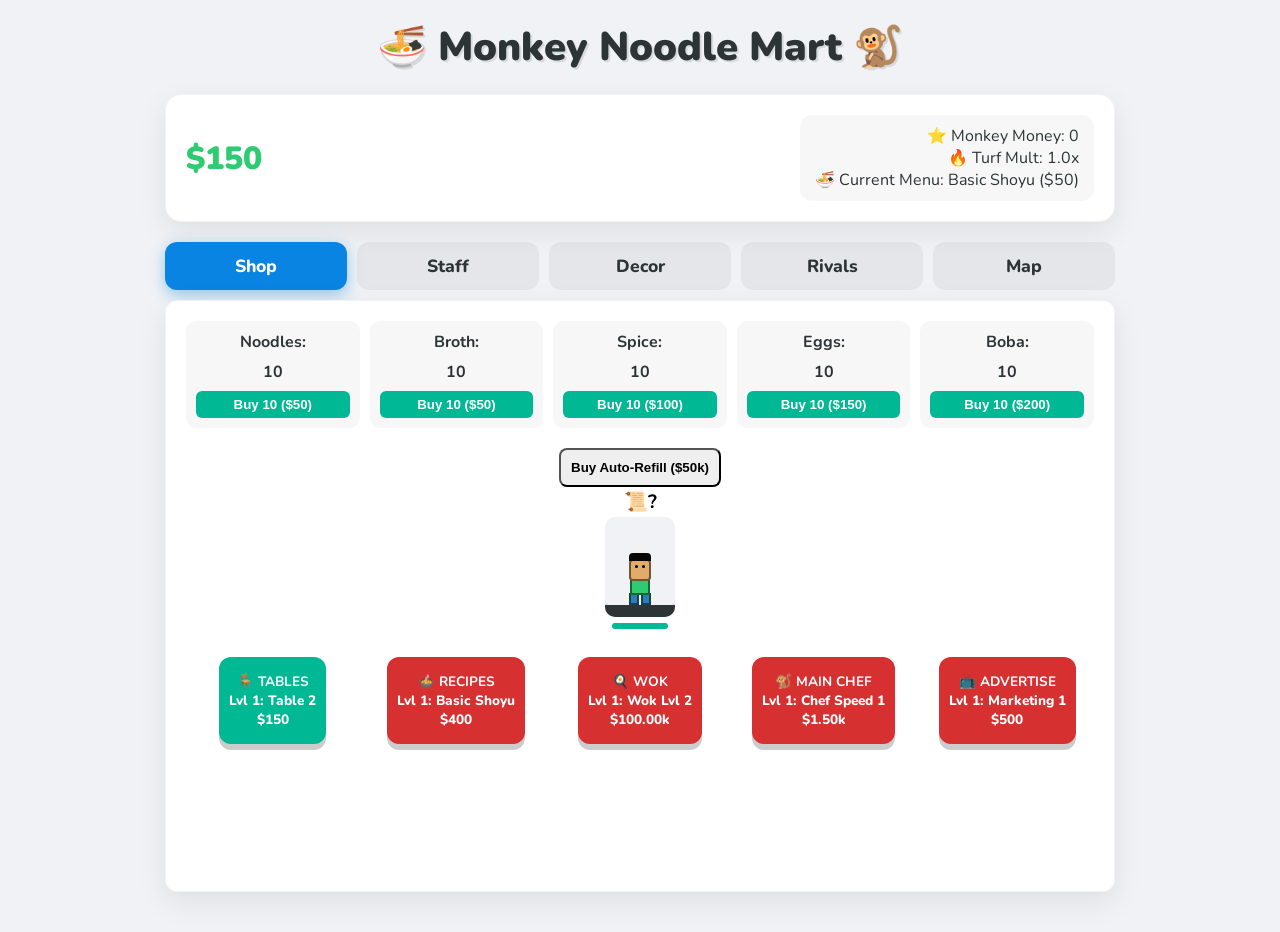
==== index.html @ 214276eb "Create index.html" ====
<!DOCTYPE html>
<html lang="en">
<head>
    <meta charset="UTF-8">
    <meta name="viewport" content="width=device-width, initial-scale=1.0">
    <title>Monkey Noodle Mart</title>
    <link href="https://fonts.googleapis.com/css2?family=Nunito:wght@400;800;900&display=swap" rel="stylesheet">
    <style>
        /* --- CSS (Exactly from your provided code) --- */
        :root { --bg: #f0f2f5; --surface: #ffffff; --text: #2d3436; --primary: #0984e3; --success: #00b894; --danger: #d63031; --warning: #fdcb6e; }
        body { font-family: 'Nunito', sans-serif; background-color: var(--bg); color: var(--text); display: flex; justify-content: center; padding: 20px; margin: 0; user-select: none; transition: background 0.5s; }
        .game-container { width: 100%; max-width: 950px; text-align: center; transition: all 0.5s; }
        h1 { font-weight: 900; margin: 0 0 20px 0; font-size: 2.5rem; text-shadow: 2px 2px 0px rgba(0,0,0,0.1); }

        .glass-panel { background: var(--surface); border-radius: 16px; padding: 20px; box-shadow: 0 10px 30px rgba(0,0,0,0.08); margin-bottom: 20px; border: 1px solid rgba(0,0,0,0.05); }
        .top-bar { display: flex; justify-content: space-between; align-items: center; }
        .wallet-display { font-size: 2rem; font-weight: 900; color: #2ecc71; }
        .stats-box { text-align: right; background: rgba(0,0,0,0.03); padding: 10px 15px; border-radius: 12px; }

        .tab-nav { display: flex; gap: 10px; margin-bottom: 10px; }
        .tab-btn { flex: 1; padding: 12px; font-size: 1.1rem; font-family: 'Nunito', sans-serif; font-weight: 800; border: none; border-radius: 12px; background: rgba(0,0,0,0.05); cursor: pointer; transition: 0.3s; color: var(--text); }
        .tab-btn:hover { background: rgba(0,0,0,0.1); transform: translateY(-2px); }
        .tab-btn.active { background: var(--primary); color: white; box-shadow: 0 5px 15px rgba(9, 132, 227, 0.4); }
        .view-panel { display: none; height: 550px; overflow-y: auto; border-radius: 12px; position: relative; animation: fadeIn 0.3s ease-in-out; }
        .view-panel.active-view { display: block; }

        @keyframes fadeIn { from { opacity: 0; transform: translateY(10px); } to { opacity: 1; transform: translateY(0); } }

        .pantry-grid { display: grid; grid-template-columns: repeat(auto-fit, minmax(100px, 1fr)); gap: 10px; margin-bottom: 20px; }
        .ing-item { background: rgba(0,0,0,0.03); padding: 10px; border-radius: 10px; display: flex; flex-direction: column; align-items: center; font-weight: bold; gap: 8px;}
        .ing-item button { width: 100%; background: var(--success); color: white; border: none; border-radius: 6px; cursor: pointer; font-weight: bold; padding: 6px; transition: 0.2s;}
        .ing-item button:hover { filter: brightness(1.1); transform: scale(1.05); }
        .ing-item button:disabled { background: #555; cursor: default; }

        .pad-container { display: grid; grid-template-columns: repeat(auto-fit, minmax(140px, 1fr)); gap: 10px; margin-top: 20px;}
        .tycoon-pad { background: var(--danger); border: none; color: white; padding: 15px 10px; font-family: 'Nunito', sans-serif; font-size: 0.85rem; font-weight: 800; cursor: pointer; border-radius: 12px; transition: 0.2s; box-shadow: 0 6px 0 rgba(0,0,0,0.2); }
        .tycoon-pad.affordable { background: var(--success); color: white; }
        .tycoon-pad:active { transform: translateY(6px); box-shadow: 0 0px 0 transparent; }

        .rival-card { background: rgba(0,0,0,0.05); border-radius: 12px; padding: 15px; display: flex; justify-content: space-between; align-items: center; margin-bottom: 10px; }
        .rival-info { text-align: left; }
        .hp-bar-bg { width: 200px; height: 10px; background: #dfe6e9; border-radius: 5px; overflow: hidden; margin-top: 5px;}
        .hp-bar-fill { height: 100%; background: #ff7675; width: 100%; transition: width 0.3s; }

        #admin-panel { position: fixed; top: 50%; left: 50%; transform: translate(-50%, -50%); background: #0a0a0a; padding: 40px; border-radius: 15px; border: 2px solid #00ff00; z-index: 10000; text-align: center; box-shadow: 0 0 30px rgba(0,255,0,0.2); }
        .admin-grid { display: grid; grid-template-columns: 1fr 1fr; gap: 10px; margin-top:10px; }
        .god-btn { background: transparent; color: #00ff00; border: 1px solid #00ff00; padding: 10px; border-radius: 5px; cursor: pointer; font-weight: bold;}
        .god-btn:hover { background: #00ff00; color: #000; }
        .hidden { display: none !important; }

        .theme-neon { --bg: #0f0f15; --surface: #1e1e28; --text: #fff; }
        .theme-zen { --bg: #e2e8f0; --surface: #f8fafc; }
        .theme-gold { --bg: #fef08a; --surface: #fffbeb; }

        #dining-area { display: flex; flex-wrap: wrap; justify-content: center; gap: 15px; margin-bottom: 20px;}
        .seat { width: 70px; height: 100px; background: #f1f2f6; border-radius: 10px; position: relative; display: flex; flex-direction: column; justify-content: flex-end; cursor: pointer; box-shadow: inset 0 -10px 0 rgba(0,0,0,0.05); }
        .seat:active { transform: scale(0.95); }
        .seat.locked { display: none !important; }
        .belt-strip { height: 12px; width: 100%; background: #2d3436; position: absolute; bottom: 0; left: 0; border-radius: 0 0 10px 10px; z-index: 2; }
        .status-text { position: absolute; top: 2px; width: 100%; text-align: center; font-size: 0.75rem; font-weight: 900; z-index: 10; }
        
        .menu-request, .serve-request { position: absolute; top: -30px; left: 50%; transform: translateX(-50%); background: white; border-radius: 8px; padding: 2px 6px; font-size: 1.2rem; font-weight: bold; animation: bounce 0.5s infinite alternate; z-index: 20; color: black; }
        .pay-request { position: absolute; top: -35px; left: 50%; transform: translateX(-50%); background: #55efc4; border-radius: 50%; width: 30px; height: 30px; line-height: 30px; font-weight: 900; color: #000; animation: bounce 0.4s infinite alternate; z-index: 30; }
        .patience-container { position: absolute; bottom: -12px; left: 10%; width: 80%; height: 6px; background: #eee; border-radius: 4px; overflow: hidden; z-index: 20; }
        .patience-fill { height: 100%; transition: width 0.1s linear; }

        .customer-wrapper { position: absolute; bottom: 12px; width: 100%; display: flex; justify-content: center; pointer-events: none; z-index: 5;}
        .rpg-char { display: flex; flex-direction: column; align-items: center; width: 30px; position: relative; z-index: 10; transform-origin: bottom center;}
        .rpg-head { width: 18px; height: 18px; background: var(--skin); border: 2px solid rgba(0,0,0,0.5); border-radius: 4px; position: relative; z-index: 3; }
        .rpg-hair { width: 22px; height: 8px; background: var(--hair); position: absolute; top: -8px; left: -2px; border-radius: 4px 4px 0 0; z-index: 4; }
        .rpg-eyes { display: flex; justify-content: space-between; width: 10px; margin: 4px auto 0; }
        .rpg-eye { width: 3px; height: 3px; background: #000; border-radius: 50%;}
        .rpg-body { width: 16px; height: 14px; background: var(--shirt); border: 2px solid rgba(0,0,0,0.5); border-top: none; position: relative; z-index: 2; margin-top: -2px;}
        .rpg-legs { display: flex; gap: 2px; margin-top: -2px; z-index: 1; }
        .rpg-leg { width: 6px; height: 10px; background: var(--pants); border: 2px solid rgba(0,0,0,0.5); border-top: none; transform-origin: top center; }

        @keyframes bounce { from { transform: translateX(-50%) translateY(0); } to { transform: translateX(-50%) translateY(-5px); } }

        #stoves-container { display: flex; flex-wrap: wrap; gap: 15px; justify-content: center; margin-bottom:20px; }
        .stove-station { width: 100px; height: 100px; background: #dfe6e9; border-radius: 12px; display: flex; flex-direction: column; align-items: center; justify-content: center; position: relative; cursor: pointer; box-shadow: 0 5px 0 #b2bec3; }
        .stove-station:active { transform: translateY(5px); box-shadow: 0 0px 0 transparent; }
        .stove-burner { width: 80%; height: 20px; background: #ff7675; border-radius: 50%; position: absolute; bottom: 10px; opacity: 0.5; box-shadow: 0 0 15px #ff7675;}
        .manual-bowl { width: 60px; height: 40px; border-radius: 5px 5px 30px 30px; border: 3px solid #2d3436; position: relative; z-index: 5;}
        .step-0 { background: #fff; } .step-1 { background: #74b9ff; } .step-2 { background: #e17055; } .step-3 { background: #f1c40f; }
        .stove-label { position: absolute; top: -15px; background: #fff; color: #000; border-radius: 5px; padding: 2px 5px; font-size: 0.7rem; font-weight: bold; z-index: 10;}
        .visual-chef { position: absolute; bottom: 10px; right: -15px; font-size: 1.8rem; z-index: 10; pointer-events: none; }

        .vip-char { filter: drop-shadow(0px 0px 8px gold); transform: scale(1.15); }
        .vip-crown { position: absolute; top: -24px; left: 50%; transform: translateX(-50%); font-size: 1.5rem; z-index: 20; }

        /* Map Styles */
        #map-area { width: 100%; max-width: 600px; height: 400px; background-color: #2c3e50; position: relative; border: 4px solid #fff; margin: 20px auto; overflow: hidden; border-radius: 12px;}
        #player-character { width: 30px; height: 30px; background-color: #e74c3c; position: absolute; top: 50px; left: 50px; border-radius: 5px; z-index: 100; box-shadow: 0 0 10px rgba(0,0,0,0.5);}
        .map-instructions { text-align: center; font-weight: bold; margin-bottom: 10px; }
    </style>
</head>
<body>

<div id="main-container" class="game-container theme-default">
    <h1>🍜 Monkey Noodle Mart 🐒</h1>
    
    <div class="glass-panel top-bar">
        <div class="wallet-display" id="money">$0</div>
        <div class="stats-box">
            ⭐ Monkey Money: <span id="stat-stars">0</span><br>
            🔥 Turf Mult: <span id="stat-turf">1.0</span>x<br>
            🍜 Current Menu: <span id="stat-menu">Basic Shoyu</span>
        </div>
    </div>

    <div id="out-of-stock-msg" class="hidden" style="color: var(--danger); font-weight: bold; margin-bottom: 10px;">⚠️ OUT OF STOCK! Buy ingredients!</div>

    <div class="tab-nav">
        <button id="btn-kitchen" class="tab-btn active" onclick="switchTab('kitchen')">Shop</button>
        <button id="btn-staff" class="tab-btn" onclick="switchTab('staff')">Staff</button>
        <button id="btn-decor" class="tab-btn" onclick="switchTab('decor')">Decor</button>
        <button id="btn-turf" class="tab-btn" onclick="switchTab('turf')">Rivals</button>
        <button id="btn-map" class="tab-btn" onclick="switchTab('map')">Map</button>
    </div>

    <div id="view-kitchen" class="view-panel active-view glass-panel">
        
        <div class="pantry-grid">
            <div class="ing-item">Noodles: <span id="inv-noodle">0</span><button onclick="buyIngredient('noodle', 10, 50)">Buy 10 ($50)</button></div>
            <div class="ing-item">Broth: <span id="inv-broth">0</span><button onclick="buyIngredient('broth', 10, 50)">Buy 10 ($50)</button></div>
            <div class="ing-item">Spice: <span id="inv-spice">0</span><button onclick="buyIngredient('spice', 10, 100)">Buy 10 ($100)</button></div>
            <div class="ing-item">Eggs: <span id="inv-egg">0</span><button onclick="buyIngredient('egg', 10, 150)">Buy 10 ($150)</button></div>
            <div class="ing-item">Boba: <span id="inv-boba">0</span><button onclick="buyIngredient('boba', 10, 200)">Buy 10 ($200)</button></div>
        </div>

        <button id="btn-auto-refill" onclick="buyAutoRefill()" style="margin-bottom: 20px; padding: 10px; border-radius: 8px; font-weight: bold;">Auto-Refill: OFF</button>

        <div style="display:flex; justify-content:center; gap: 10px; margin-bottom:10px;">
            <div id="wait-list" style="display:flex; gap:5px;"></div>
        </div>
        <div id="dining-area"></div>

        <div id="stoves-container"></div>

        <div class="pad-container" id="upgrades-container">
            <div id="pad-table"></div>
            <div id="pad-recipe"></div>
            <div id="pad-wok"></div>
            <div id="pad-auto"></div>
            <div id="pad-ads"></div>
        </div>
    </div>

    <div id="view-staff" class="view-panel glass-panel">
        <h2>Hire Helpers</h2>
        <div id="staff-container" class="pad-container"></div>
    </div>

    <div id="view-decor" class="view-panel glass-panel">
        <h2>Shop Themes</h2>
        <div id="decor-container" class="pad-container"></div>
    </div>

    <div id="view-turf" class="view-panel glass-panel">
        <h2>Rival Businesses</h2>
        <div id="turf-container"></div>
    </div>

    <div id="view-map" class="view-panel glass-panel">
        <h2>City Map</h2>
        <p class="map-instructions">Use <b>W A S D</b> or <b>Arrow Keys</b> to explore the area!</p>
        <div id="map-area">
            <div id="player-character"></div>
        </div>
    </div>
</div>

<div id="admin-panel" class="hidden">
    <h2 style="color:#00ff00; margin:0;">DEVELOPER CONSOLE</h2>
    <input type="number" id="custom-money" placeholder="Set Cash Amount" style="padding:5px; margin-top:10px;">
    <button class="god-btn" onclick="setCustomMoney()">Set</button>
    <div class="admin-grid">
        <button class="god-btn" onclick="cheatMoney(1000000)">+$1M Cash</button>
        <button class="god-btn" onclick="cheatStars()">+1 Monkey Money</button>
        <button class="god-btn" onclick="adminMaxIngredients()">Max Ingredients</button>
        <button class="god-btn" onclick="nukeRivals()">Defeat All Rivals</button>
        <button class="god-btn" onclick="adminMaxEverything()">MAX EVERYTHING</button>
        <button class="god-btn" onclick="document.getElementById('admin-panel').classList.add('hidden')">Close</button>
    </div>
</div>

<script>
// --- AUDIO SYSTEM ---
const audioCtx = new (window.AudioContext || window.webkitAudioContext)();
function playSound(type) {
    if(audioCtx.state === 'suspended') audioCtx.resume();
    const osc = audioCtx.createOscillator(); const gain = audioCtx.createGain();
    osc.connect(gain); gain.connect(audioCtx.destination);
    
    if(type === 'cash') { osc.type = 'sine'; osc.frequency.setValueAtTime(800, audioCtx.currentTime); osc.frequency.exponentialRampToValueAtTime(1200, audioCtx.currentTime + 0.1); gain.gain.setValueAtTime(0.1, audioCtx.currentTime); gain.gain.exponentialRampToValueAtTime(0.01, audioCtx.currentTime + 0.1); osc.start(); osc.stop(audioCtx.currentTime + 0.1); }
    else if(type === 'cook') { osc.type = 'square'; osc.frequency.setValueAtTime(200, audioCtx.currentTime); osc.frequency.exponentialRampToValueAtTime(100, audioCtx.currentTime + 0.1); gain.gain.setValueAtTime(0.05, audioCtx.currentTime); gain.gain.exponentialRampToValueAtTime(0.01, audioCtx.currentTime + 0.1); osc.start(); osc.stop(audioCtx.currentTime + 0.1); }
    else if(type === 'serve') { osc.type = 'triangle'; osc.frequency.setValueAtTime(400, audioCtx.currentTime); gain.gain.setValueAtTime(0.05, audioCtx.currentTime); gain.gain.exponentialRampToValueAtTime(0.01, audioCtx.currentTime + 0.1); osc.start(); osc.stop(audioCtx.currentTime + 0.1); }
    else if(type === 'error') { osc.type = 'sawtooth'; osc.frequency.setValueAtTime(150, audioCtx.currentTime); gain.gain.setValueAtTime(0.1, audioCtx.currentTime); gain.gain.exponentialRampToValueAtTime(0.01, audioCtx.currentTime + 0.2); osc.start(); osc.stop(audioCtx.currentTime + 0.2); }
}

// --- FORMATTERS & VFX ---
const suffixes = ["", "k", "M", "B", "T", "Qa", "Qi", "Sx"];
function formatMoney(n) {
    if (n < 1000) return Math.floor(n).toString();
    let exponent = Math.floor(Math.log10(n)); let suffixNum = Math.floor(exponent / 3);
    if (suffixNum < suffixes.length) { return (n / Math.pow(10, suffixNum * 3)).toFixed(2) + suffixes[suffixNum]; }
    return n.toExponential(2);
}

function spawnFloatingMoney(amount, targetId, color = '#2ecc71') {
    let targetEl = document.getElementById(targetId);
    let floatText = document.createElement('div');
    floatText.innerText = typeof amount === 'number' ? `+$${formatMoney(amount)}` : amount;
    floatText.style.cssText = `position:absolute; color:${color}; font-weight:bold; font-size:1.2rem; pointer-events:none; z-index:100; animation:floatUp 1s ease-out forwards;`;
    
    if (targetEl) {
        let rect = targetEl.getBoundingClientRect();
        floatText.style.left = (rect.left + window.scrollX + 20) + 'px'; floatText.style.top = (rect.top + window.scrollY) + 'px';
    } else { floatText.style.left = '50%'; floatText.style.top = '50%'; }
    
    document.body.appendChild(floatText); setTimeout(() => floatText.remove(), 1000);
}

if (!document.getElementById('floating-money-style')) {
    let style = document.createElement('style');
    style.id = 'floating-money-style';
    style.innerHTML = `@keyframes floatUp { 0% { opacity: 1; transform: translateY(0); } 100% { opacity: 0; transform: translateY(-50px); } }`;
    document.head.appendChild(style);
}

// --- GAME DATA ---
const TRACK_TABLES = Array.from({length: 100}, (_, i) => ({ name: `Table ${i+2}`, cost: Math.floor(150 * Math.pow(1.15, i)) }));
const TRACK_WOK = Array.from({length: 100}, (_, i) => ({ name: `Wok Lvl ${i+2}`, cost: Math.floor(100000 * Math.pow(1.15, i)) }));
const TRACK_AUTO = Array.from({length: 100}, (_, i) => ({ name: `Chef Speed ${i+1}`, cost: Math.floor(1500 * Math.pow(1.15, i)) }));
const TRACK_ADS = Array.from({length: 100}, (_, i) => ({ name: `Marketing ${i+1}`, cost: Math.floor(500 * Math.pow(1.15, i)) }));

const RAMEN_NAMES = ["Basic Shoyu", "Miso Pork", "Spicy Tonkotsu", "Chicken Paitan", "Seafood Ramen", "Veggie Udon"];
const TRACK_RECIPES = Array.from({length: 100}, (_, i) => {
    let name = i < RAMEN_NAMES.length ? RAMEN_NAMES[i] : `Epic Ramen ${i}`;
    return { name, cost: Math.floor(400 * Math.pow(1.04, i)), value: Math.floor(100 * Math.pow(1.035, i)) };
});

const TRACK_DECOR = [ { id: 'theme-default', name: 'Standard Store', cost: 0 }, { id: 'theme-neon', name: 'Cyberpunk Neon', cost: 500000 }, { id: 'theme-zen', name: 'Zen Garden', cost: 10000000 }, { id: 'theme-gold', name: 'Solid Gold Palace', cost: 1000000000 } ];
const TRACK_STAFF = [ { id: 'waiter', name: 'Waiter Chimp (Auto)', baseCost: 50000, mult: 5 }, { id: 'ninja', name: 'Ninja Macaque', baseCost: 250000, mult: 10 }, { id: 'mascot', name: 'Capuchin Mascot', baseCost: 1000000, mult: 15 } ];
const INITIAL_RIVALS = [ { id: 'sushi', name: '🍣 Sushi Pandas', hp: 50000, maxHp: 50000, cost: 5000, multReward: 0.5 }, { id: 'burger', name: '🍔 Burger Bears', hp: 1000000, maxHp: 1000000, cost: 50000, multReward: 1.0 } ];

let defaultInv = { noodle: 10, broth: 10, spice: 10, egg: 10, boba: 10 };
let game = { wallet: 150, monkeyMoney: 0, turfMult: 1, tablesOwned: 1, idxTable: 0, idxRecipe: 0, idxWok: 0, idxAuto: 0, idxAds: 0, currentMenuPrice: 50, activeDecor: 'theme-default', decorOwned: ['theme-default'], autoRefill: false, staff: { waiter: 0, ninja: 0, mascot: 0 }, rivals: JSON.parse(JSON.stringify(INITIAL_RIVALS)), inv: { ...defaultInv } };

// --- CHARACTERS ---
const charColors = { skin: ["#ffdbac", "#f1c27d", "#e0ac69", "#8d5524"], hair: ["#090806", "#4a2511", "#b7a69e"], shirt: ["#e74c3c", "#3498db", "#2ecc71"], pants: ["#2980b9", "#2c3e50"] };
function generateRandomChar() { return { skin: charColors.skin[Math.floor(Math.random()*4)], hair: charColors.hair[Math.floor(Math.random()*3)], shirt: charColors.shirt[Math.floor(Math.random()*3)], pants: charColors.pants[Math.floor(Math.random()*2)], isVIP: Math.random() < 0.05, isCritic: false, wantsBoba: Math.random() < 0.2 }; }

function renderCharHTML(c) { 
    let crown = c.isVIP ? `<div class="vip-crown">👑</div>` : ''; 
    return `<div class="rpg-char${c.isVIP?' vip-char':''}" style="--skin:${c.skin}; --hair:${c.hair}; --shirt:${c.isVIP?'#f1c40f':c.shirt}; --pants:${c.pants};">${crown}<div class="rpg-head"><div class="rpg-hair"></div><div class="rpg-eyes"><div class="rpg-eye"></div><div class="rpg-eye"></div></div></div><div class="rpg-body"></div><div class="rpg-legs"><div class="rpg-leg"></div><div class="rpg-leg"></div></div></div>`; 
}

let seats = Array.from({length: 100}, () => ({ occupied: false, needsMenu: false, isCooking: false, cookStep: 0, needsServing: false, needsToPay: false, patience: 100, charData: null }));
let waitList = []; let isRushHour = false; let rushMultiplier = 1;

// --- CORE LOGIC ---
function switchTab(tab) { 
    document.querySelectorAll('.view-panel').forEach(p => p.classList.remove('active-view')); 
    document.querySelectorAll('.tab-btn').forEach(b => b.classList.remove('active')); 
    document.getElementById(`view-${tab}`).classList.add('active-view'); 
    document.getElementById(`btn-${tab}`).classList.add('active'); 
    if(tab==='decor') renderDecorPanel(); if(tab==='staff') renderStaffPanel(); if(tab==='turf') renderTurfPanel(); 
}

function initTables() { 
    let d = document.getElementById('dining-area'); 
    for(let i=0; i<100; i++) { let div = document.createElement('div'); div.id = `seat-${i}`; div.className = 'seat locked'; d.appendChild(div); } 
}

function getPrestigeMultiplier() { return (1 + (game.monkeyMoney * 2)) * game.turfMult; }

function customerArrives() { 
    if (waitList.length < 10) { waitList.push(generateRandomChar()); renderWaitList(); } 
    checkEmptySeats(); 
    let speed = Math.max(200, 2500 * Math.pow(0.90, game.idxAds || 0)); 
    setTimeout(customerArrives, speed); 
}
function renderWaitList() { document.getElementById('wait-list').innerHTML = waitList.map(char => `<div style="margin-bottom:5px;">${renderCharHTML(char)}</div>`).join(''); }

function checkEmptySeats() {
    if (waitList.length === 0) return;
    for (let i = 0; i < game.tablesOwned; i++) { if (!seats[i].occupied) { const char = waitList.shift(); renderWaitList(); spawnWalkingCustomer(i, char); break; } }
}

function spawnWalkingCustomer(seatIdx, char) {
    seats[seatIdx].occupied = true; seats[seatIdx].patience = 100; updateUI();
    setTimeout(() => { seats[seatIdx].charData = char; seats[seatIdx].needsMenu = true; updateUI(); }, 1000);
}

function handleTableClick(index) {
    let seat = seats[index]; if (!seat.occupied) return;
    if (seat.needsMenu) { seat.needsMenu = false; seat.patience = 100; updateUI(); } 
    else if (seat.needsServing) { 
        if(seat.charData.wantsBoba) { if(game.inv.boba < 1) { document.getElementById('out-of-stock-msg').classList.remove('hidden'); playSound('error'); return; } game.inv.boba--; }
        seat.needsServing = false; seat.needsToPay = true; seat.patience = 100; playSound('serve'); updateUI(); 
    } 
    else if (seat.needsToPay) collectPayment(index); 
    else if (!seat.isCooking) { seat.isCooking = true; seat.cookStep = 0; seat.patience = 100; updateUI(); updateKitchenUI(); }
}

function collectPayment(index) {
    let seat = seats[index]; let mult = seat.charData.isVIP ? 10 : 1;
    let finalValue = (game.currentMenuPrice * mult) * getPrestigeMultiplier();
    game.wallet += finalValue; playSound('cash'); spawnFloatingMoney(finalValue, `seat-${index}`);
    seat.occupied = false; seat.charData = null; seat.needsMenu = false; seat.isCooking = false; seat.cookStep = 0; seat.needsServing = false; seat.needsToPay = false; seat.patience = 100;
    updateUI();
}

function buyIngredient(type, amount, cost) { 
    if (game.wallet >= cost) { game.wallet -= cost; game.inv[type] += amount; document.getElementById('out-of-stock-msg').classList.add('hidden'); playSound('cook'); updateUI(); } 
    else playSound('error'); 
}
function buyAutoRefill() { if (game.wallet >= 50000 && !game.autoRefill) { game.wallet -= 50000; game.autoRefill = true; playSound('cash'); updateUI(); } }

// --- BACKGROUND LOOPS ---
setInterval(() => {
    if (game.autoRefill) {
        let cost = 50; let didRefill = false;
        ['noodle', 'broth', 'spice', 'egg', 'boba'].forEach(item => {
            if (game.inv[item] <= 10 && game.wallet >= cost) { game.inv[item] += 100; game.wallet -= cost; didRefill = true; }
        });
        if (didRefill) { updateUI(); updateKitchenUI(); }
    }
}, 1000);

setInterval(() => {
    let uiNeedsUpdate = false; let drainRate = Math.max(1, 5 - (game.staff.mascot * 0.4)); 
    for (let i = 0; i < game.tablesOwned; i++) {
        let seat = seats[i];
        if (seat.occupied && seat.charData) {
            seat.patience -= drainRate; uiNeedsUpdate = true;
            if (seat.patience <= 0) {
                playSound('error'); spawnFloatingMoney("😡 WALKOUT!", `seat-${i}`, '#e74c3c');
                seat.occupied = false; seat.charData = null; seat.needsMenu = false; seat.isCooking = false; seat.needsServing = false; seat.needsToPay = false; updateKitchenUI();
            }
        }
    }
    if (uiNeedsUpdate) updateUI();
}, 1000);

function clickStove(index) {
    let seat = seats[index]; if (!seat.isCooking) return;
    let msg = document.getElementById('out-of-stock-msg');
    
    if(seat.cookStep === 0 && game.staff.ninja > 0 && Math.random() < (game.staff.ninja * 0.05)) {
        if(game.inv.noodle<1||game.inv.broth<1||game.inv.spice<1||game.inv.egg<1) { msg.classList.remove('hidden'); return; }
        game.inv.noodle--; game.inv.broth--; game.inv.spice--; game.inv.egg--; seat.cookStep = 3; finishCooking(index); return;
    }

    if (seat.cookStep === 0) { if (game.inv.noodle < 1 || game.inv.broth < 1) { msg.classList.remove('hidden'); return; } game.inv.noodle--; game.inv.broth--; playSound('cook'); seat.cookStep = 1; } 
    else if (seat.cookStep === 1) { if (game.inv.spice < 1) { msg.classList.remove('hidden'); return; } game.inv.spice--; playSound('cook'); seat.cookStep = 2; } 
    else if (seat.cookStep === 2) { if (game.inv.egg < 1) { msg.classList.remove('hidden'); return; } game.inv.egg--; playSound('cook'); seat.cookStep = 3; finishCooking(index); return; }
    updateUI(); updateKitchenUI();
}

function finishCooking(index) {
    let seat = seats[index];
    setTimeout(() => { seat.isCooking = false; seat.needsServing = true; seat.patience = 100; updateUI(); updateKitchenUI(); }, 400);
}

function runMonkeyLoop() {
    if (game.staff.waiter > 0) {
        for (let i = 0; i < game.tablesOwned; i++) {
            let s = seats[i]; if (!s.occupied || s.charData === null) continue;
            if (s.needsMenu || s.needsServing || s.needsToPay) { 
                if (s.needsServing && s.charData.wantsBoba && game.inv.boba < 1) continue; 
                handleTableClick(i); break; 
            }
        }
    }
    setTimeout(runMonkeyLoop, Math.max(50, 3000 * Math.pow(0.85, game.idxAuto)));
}

// --- UPGRADES ---
function buyTable() { let u = TRACK_TABLES[game.idxTable]; if (u && game.wallet >= u.cost) { game.wallet -= u.cost; game.tablesOwned++; game.idxTable++; playSound('cash'); updateUI(); updateKitchenUI(); } }
function buyRecipe() { let u = TRACK_RECIPES[game.idxRecipe]; if (u && game.wallet >= u.cost) { game.wallet -= u.cost; game.currentMenuPrice = u.value; game.idxRecipe++; playSound('cash'); updateUI(); } }
function buyAuto() { let u = TRACK_AUTO[game.idxAuto]; if (u && game.wallet >= u.cost) { game.wallet -= u.cost; game.idxAuto++; playSound('cash'); updateUI(); updateKitchenUI(); } }
function buyWok() { let u = TRACK_WOK[game.idxWok]; if (u && game.wallet >= u.cost) { game.wallet -= u.cost; game.idxWok++; playSound('cash'); updateUI(); } }
function buyAds() { let u = TRACK_ADS[game.idxAds]; if (u && game.wallet >= u.cost) { game.wallet -= u.cost; game.idxAds++; playSound('cash'); updateUI(); } }

function renderPad(id, track, idx, func, title) {
    let container = document.getElementById(id); if(!container) return; let u = track[idx];
    if (!u) { container.innerHTML = `<button class="tycoon-pad" style="background:#333;">${title}<br>MAX LEVEL</button>`; } 
    else { let afford = game.wallet >= u.cost ? "affordable" : ""; container.innerHTML = `<button class="tycoon-pad ${afford}" onclick="${func}()"><b>${title}</b><br>Lvl ${idx+1}: ${u.name}<br>$${formatMoney(u.cost)}</button>`; }
}

function updateUI() {
    document.getElementById('money').innerText = "$" + formatMoney(game.wallet);
    document.getElementById('inv-noodle').innerText = formatMoney(game.inv.noodle); 
    document.getElementById('inv-broth').innerText = formatMoney(game.inv.broth);
    document.getElementById('inv-spice').innerText = formatMoney(game.inv.spice); 
    document.getElementById('inv-egg').innerText = formatMoney(game.inv.egg);
    document.getElementById('inv-boba').innerText = formatMoney(game.inv.boba);
    
    let autoBtn = document.getElementById('btn-auto-refill');
    if(autoBtn) { if(game.autoRefill) { autoBtn.innerText = "ACTIVE"; autoBtn.disabled = true; } else { autoBtn.innerText = "Buy Auto-Refill ($50k)"; autoBtn.disabled = false; } }

    document.getElementById('stat-stars').innerText = game.monkeyMoney; 
    document.getElementById('stat-turf').innerText = game.turfMult.toFixed(1);
    document.getElementById('stat-menu').innerText = `${game.idxRecipe > 0 ? TRACK_RECIPES[game.idxRecipe-1].name : RAMEN_NAMES[0]} ($${formatMoney(game.currentMenuPrice)})`;

    seats.forEach((seat, i) => {
        let el = document.getElementById(`seat-${i}`); if (!el) return;
        if (i >= game.tablesOwned) { el.classList.add('locked'); return; } else el.classList.remove('locked');
        let html = "";
        if (seat.occupied && seat.charData) {
            if (seat.needsMenu) html += `<div class="menu-request">📜?</div>`;
            if (seat.needsServing) html += `<div class="serve-request">🍜</div>`;
            if (seat.needsToPay && !seat.needsServing) html += `<div class="pay-request">$</div>`;
            html += `<div class="patience-container"><div id="patience-bar-${i}" class="patience-fill" style="width:${seat.patience}%; background-color:${seat.patience < 30 ? '#d63031' : '#00b894'}"></div></div>`;
            html += `<div class="customer-wrapper">${renderCharHTML(seat.charData)}</div>`;
        } else { html += `<span class="status-text" style="color:#aaa;">Empty</span>`; }
        html += `<div class="belt-strip"></div>`; el.innerHTML = html; el.onclick = () => handleTableClick(i);
    });

    renderPad('pad-table', TRACK_TABLES, game.idxTable, 'buyTable', '🪑 TABLES'); 
    renderPad('pad-recipe', TRACK_RECIPES, game.idxRecipe, 'buyRecipe', '🍲 RECIPES');
    renderPad('pad-wok', TRACK_WOK, game.idxWok, 'buyWok', '🍳 WOK'); 
    renderPad('pad-auto', TRACK_AUTO, game.idxAuto, 'buyAuto', '🐒 MAIN CHEF');
    renderPad('pad-ads', TRACK_ADS, game.idxAds, 'buyAds', '📺 ADVERTISE');
}

function updateKitchenUI() {
    let container = document.getElementById('stoves-container'); if(!container) return; container.innerHTML = ""; 
    seats.forEach((seat, i) => {
        if (seat.occupied && seat.isCooking) {
            let stove = document.createElement('div'); stove.className = "stove-station"; stove.onclick = () => clickStove(i);
            stove.innerHTML = `<div class="stove-label">Step ${seat.cookStep+1}</div><div class="manual-bowl step-${seat.cookStep}"></div><div class="stove-burner"></div>${game.idxAuto > 0 ? `<div class="visual-chef">🐒</div>` : ''}`;
            container.appendChild(stove);
        }
    });
}

function buyStaff(id, cost) { if(game.wallet >= cost) { game.wallet -= cost; game.staff[id]++; playSound('cash'); updateUI(); renderStaffPanel(); } }
function renderStaffPanel() {
    let html = "";
    TRACK_STAFF.forEach(s => {
        let cost = s.baseCost * Math.pow(s.mult, game.staff[s.id]);
        html += `<button class="tycoon-pad ${game.wallet >= cost ? 'affordable' : ''}" onclick="buyStaff('${s.id}', ${cost})"><b>${s.name}</b><br>Hired: ${game.staff[s.id]}<br>$${formatMoney(cost)}</button>`;
    });
    document.getElementById('staff-container').innerHTML = html;
}

function attackRival(idx) {
    let rival = game.rivals[idx];
    if(rival.hp > 0 && game.wallet >= rival.cost) {
        game.wallet -= rival.cost; rival.hp -= Math.max(1, rival.maxHp * 0.1); playSound('cook');
        if(rival.hp <= 0) { rival.hp = 0; game.turfMult += rival.multReward; playSound('cash'); alert(`DEFEATED ${rival.name}! Multiplier +${rival.multReward}x!`); }
        updateUI(); renderTurfPanel();
    }
}
function renderTurfPanel() {
    let html = "";
    game.rivals.forEach((r, i) => {
        if(r.hp <= 0) html += `<div class="rival-card" style="opacity:0.5;"><h3>${r.name} (DEFEATED)</h3><span>+${r.multReward}x Multiplier Active</span></div>`;
        else html += `<div class="rival-card"><div class="rival-info"><h3>${r.name}</h3><div class="hp-bar-bg"><div class="hp-bar-fill" style="width:${(r.hp / r.maxHp) * 100}%"></div></div></div><button class="tycoon-pad ${game.wallet >= r.cost ? 'affordable' : ''}" onclick="attackRival(${i})">Launch Campaign<br>$${formatMoney(r.cost)}</button></div>`;
    });
    document.getElementById('turf-container').innerHTML = html;
}

function buyDecor(id, cost) { 
    if(game.decorOwned.includes(id)) { game.activeDecor = id; document.getElementById('main-container').className = "game-container " + id; renderDecorPanel(); } 
    else if(game.wallet >= cost) { game.wallet -= cost; game.decorOwned.push(id); game.activeDecor = id; document.getElementById('main-container').className = "game-container " + id; playSound('cash'); updateUI(); renderDecorPanel(); } 
}
function renderDecorPanel() { 
    let html = ""; 
    TRACK_DECOR.forEach(d => { 
        let isActive = game.activeDecor === d.id; 
        html += `<button class="tycoon-pad ${game.wallet >= d.cost || game.decorOwned.includes(d.id) ? 'affordable' : ''} ${isActive?'active':''}" style="margin:5px;" onclick="buyDecor('${d.id}', ${d.cost})"><b>${d.name}</b><br>${isActive ? "EQUIPPED" : (game.decorOwned.includes(d.id) ? "EQUIP" : `$${formatMoney(d.cost)}`)}</button>`; 
    }); 
    document.getElementById('decor-container').innerHTML = html; 
}

// --- ADMIN & CHEATS ---
let typed = ""; document.addEventListener('keydown', (e) => { typed += e.key.toLowerCase(); if (typed.endsWith("???")) { document.getElementById('admin-panel').classList.remove('hidden'); typed = ""; } });
function cheatMoney(amt) { game.wallet += amt; updateUI(); }
function setCustomMoney() { let val = parseFloat(document.getElementById('custom-money').value); if(!isNaN(val)) { game.wallet = val; updateUI(); } }
function adminMaxIngredients() { game.inv.noodle=1e6; game.inv.broth=1e6; game.inv.spice=1e6; game.inv.egg=1e6; game.inv.boba=1e6; document.getElementById('out-of-stock-msg').classList.add('hidden'); updateUI(); }
function cheatStars() { game.monkeyMoney++; updateUI(); }
function nukeRivals() { game.rivals.forEach(r => { if(r.hp > 0) { r.hp = 0; game.turfMult += r.multReward; }}); renderTurfPanel(); updateUI(); }
function adminMaxEverything() {
    game.wallet = 1e20; game.monkeyMoney = 1e9; game.tablesOwned = 100; game.idxTable = 99; game.idxRecipe = 99; game.idxWok = 99; game.idxAuto = 99; game.idxAds = 99;
    game.inv = { noodle: 1e10, broth: 1e10, spice: 1e10, egg: 1e10, boba: 1e10 };
    game.staff = { waiter: 100, ninja: 100, mascot: 100 };
    document.getElementById('out-of-stock-msg').classList.add('hidden'); updateUI(); alert("Maxed out!");
}

// --- WORLD MAP MOVEMENT SYSTEM (WASD / Arrows) ---
let playerX = 50; let playerY = 50; const playerSpeed = 4; const keys = {};
window.addEventListener('keydown', (e) => { keys[e.key.toLowerCase()] = true; });
window.addEventListener('keyup', (e) => { keys[e.key.toLowerCase()] = false; });

function gameLoop() {
    const mapTab = document.getElementById('view-map');
    if (mapTab && mapTab.classList.contains('active-view')) {
        const player = document.getElementById('player-character');
        const mapArea = document.getElementById('map-area');
        if (player && mapArea) {
            if (keys['w'] || keys['arrowup']) playerY -= playerSpeed;
            if (keys['s'] || keys['arrowdown']) playerY += playerSpeed;
            if (keys['a'] || keys['arrowleft']) playerX -= playerSpeed;
            if (keys['d'] || keys['arrowright']) playerX += playerSpeed;

            const maxX = mapArea.offsetWidth - player.offsetWidth - 8; 
            const maxY = mapArea.offsetHeight - player.offsetHeight - 8;
            playerX = Math.max(0, Math.min(playerX, maxX)); playerY = Math.max(0, Math.min(playerY, maxY));
            player.style.left = playerX + 'px'; player.style.top = playerY + 'px';
        }
    }
    requestAnimationFrame(gameLoop);
}

// Boot Sequence
initTables(); updateUI(); customerArrives(); runMonkeyLoop(); requestAnimationFrame(gameLoop);
</script>
</body>
</html>
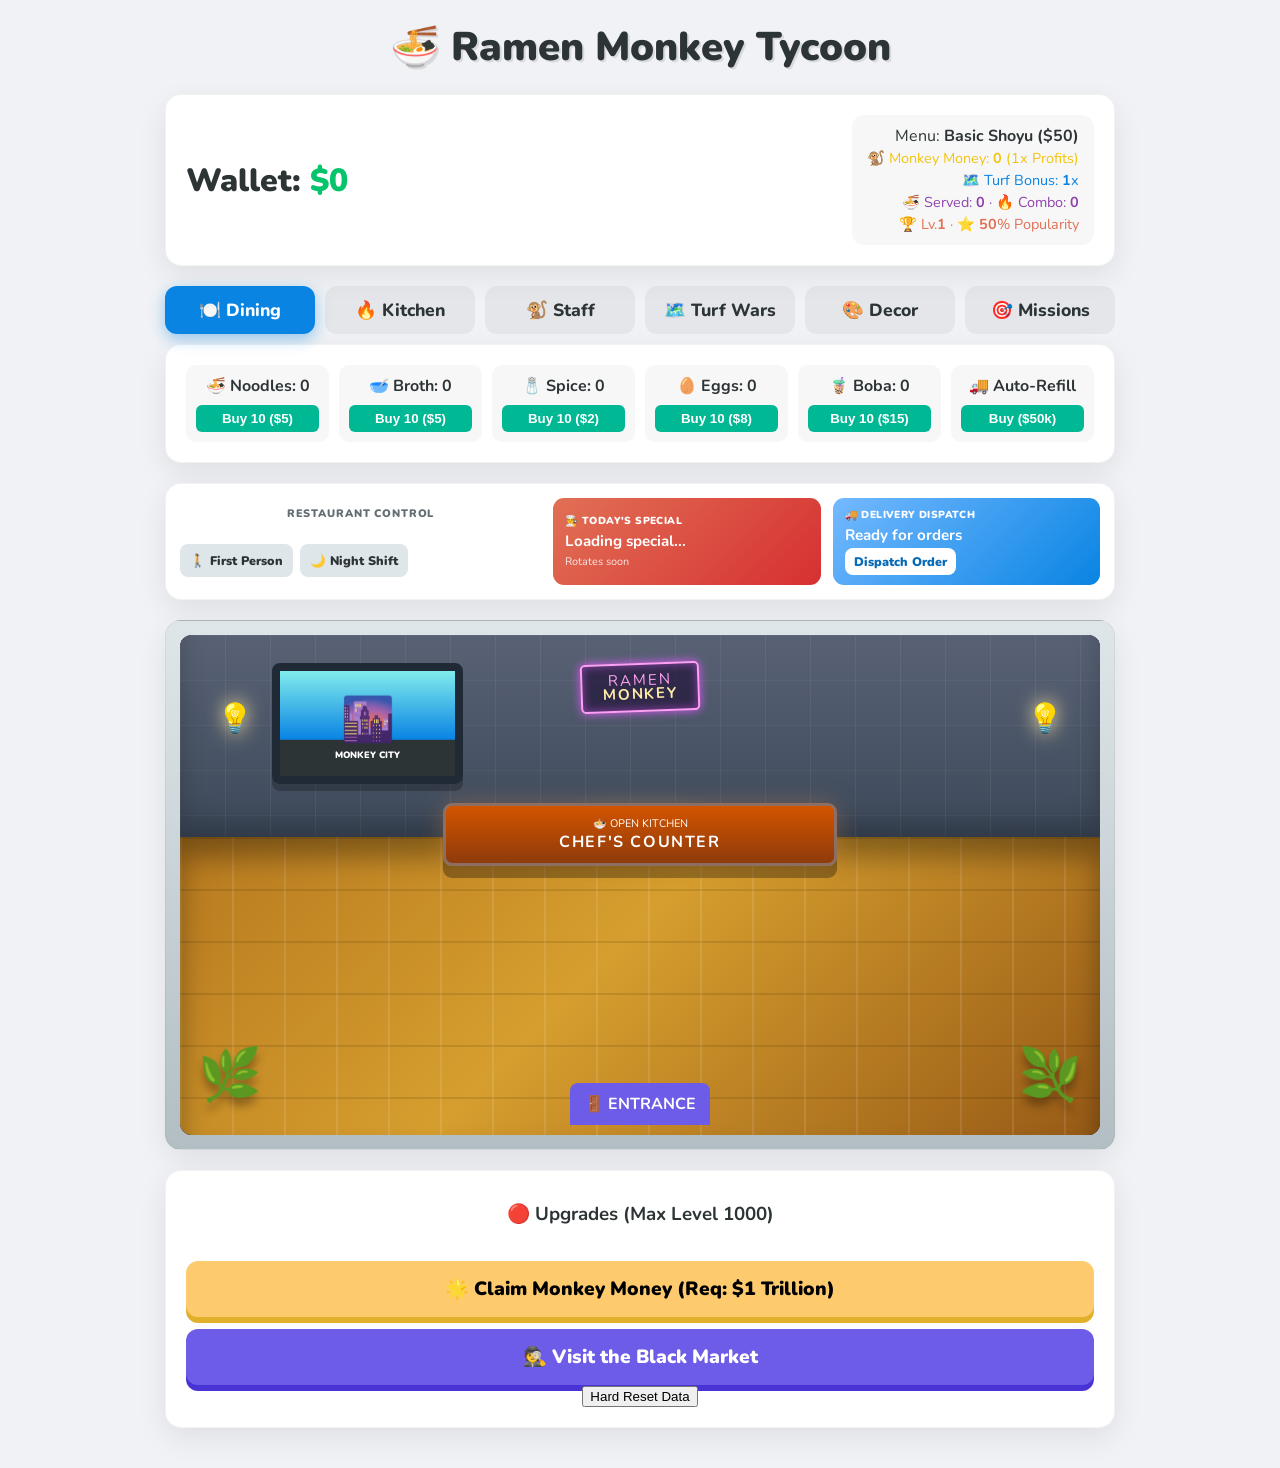
==== commit d8b83fc6: "Rename index (1).html to index.html" ====
--- a/index.html
+++ b/index.html
@@ -3,521 +3,193 @@
 <head>
     <meta charset="UTF-8">
     <meta name="viewport" content="width=device-width, initial-scale=1.0">
-    <title>Monkey Noodle Mart</title>
-    <link href="https://fonts.googleapis.com/css2?family=Nunito:wght@400;800;900&display=swap" rel="stylesheet">
-    <style>
-        /* --- CSS (Exactly from your provided code) --- */
-        :root { --bg: #f0f2f5; --surface: #ffffff; --text: #2d3436; --primary: #0984e3; --success: #00b894; --danger: #d63031; --warning: #fdcb6e; }
-        body { font-family: 'Nunito', sans-serif; background-color: var(--bg); color: var(--text); display: flex; justify-content: center; padding: 20px; margin: 0; user-select: none; transition: background 0.5s; }
-        .game-container { width: 100%; max-width: 950px; text-align: center; transition: all 0.5s; }
-        h1 { font-weight: 900; margin: 0 0 20px 0; font-size: 2.5rem; text-shadow: 2px 2px 0px rgba(0,0,0,0.1); }
-
-        .glass-panel { background: var(--surface); border-radius: 16px; padding: 20px; box-shadow: 0 10px 30px rgba(0,0,0,0.08); margin-bottom: 20px; border: 1px solid rgba(0,0,0,0.05); }
-        .top-bar { display: flex; justify-content: space-between; align-items: center; }
-        .wallet-display { font-size: 2rem; font-weight: 900; color: #2ecc71; }
-        .stats-box { text-align: right; background: rgba(0,0,0,0.03); padding: 10px 15px; border-radius: 12px; }
-
-        .tab-nav { display: flex; gap: 10px; margin-bottom: 10px; }
-        .tab-btn { flex: 1; padding: 12px; font-size: 1.1rem; font-family: 'Nunito', sans-serif; font-weight: 800; border: none; border-radius: 12px; background: rgba(0,0,0,0.05); cursor: pointer; transition: 0.3s; color: var(--text); }
-        .tab-btn:hover { background: rgba(0,0,0,0.1); transform: translateY(-2px); }
-        .tab-btn.active { background: var(--primary); color: white; box-shadow: 0 5px 15px rgba(9, 132, 227, 0.4); }
-        .view-panel { display: none; height: 550px; overflow-y: auto; border-radius: 12px; position: relative; animation: fadeIn 0.3s ease-in-out; }
-        .view-panel.active-view { display: block; }
-
-        @keyframes fadeIn { from { opacity: 0; transform: translateY(10px); } to { opacity: 1; transform: translateY(0); } }
-
-        .pantry-grid { display: grid; grid-template-columns: repeat(auto-fit, minmax(100px, 1fr)); gap: 10px; margin-bottom: 20px; }
-        .ing-item { background: rgba(0,0,0,0.03); padding: 10px; border-radius: 10px; display: flex; flex-direction: column; align-items: center; font-weight: bold; gap: 8px;}
-        .ing-item button { width: 100%; background: var(--success); color: white; border: none; border-radius: 6px; cursor: pointer; font-weight: bold; padding: 6px; transition: 0.2s;}
-        .ing-item button:hover { filter: brightness(1.1); transform: scale(1.05); }
-        .ing-item button:disabled { background: #555; cursor: default; }
-
-        .pad-container { display: grid; grid-template-columns: repeat(auto-fit, minmax(140px, 1fr)); gap: 10px; margin-top: 20px;}
-        .tycoon-pad { background: var(--danger); border: none; color: white; padding: 15px 10px; font-family: 'Nunito', sans-serif; font-size: 0.85rem; font-weight: 800; cursor: pointer; border-radius: 12px; transition: 0.2s; box-shadow: 0 6px 0 rgba(0,0,0,0.2); }
-        .tycoon-pad.affordable { background: var(--success); color: white; }
-        .tycoon-pad:active { transform: translateY(6px); box-shadow: 0 0px 0 transparent; }
-
-        .rival-card { background: rgba(0,0,0,0.05); border-radius: 12px; padding: 15px; display: flex; justify-content: space-between; align-items: center; margin-bottom: 10px; }
-        .rival-info { text-align: left; }
-        .hp-bar-bg { width: 200px; height: 10px; background: #dfe6e9; border-radius: 5px; overflow: hidden; margin-top: 5px;}
-        .hp-bar-fill { height: 100%; background: #ff7675; width: 100%; transition: width 0.3s; }
-
-        #admin-panel { position: fixed; top: 50%; left: 50%; transform: translate(-50%, -50%); background: #0a0a0a; padding: 40px; border-radius: 15px; border: 2px solid #00ff00; z-index: 10000; text-align: center; box-shadow: 0 0 30px rgba(0,255,0,0.2); }
-        .admin-grid { display: grid; grid-template-columns: 1fr 1fr; gap: 10px; margin-top:10px; }
-        .god-btn { background: transparent; color: #00ff00; border: 1px solid #00ff00; padding: 10px; border-radius: 5px; cursor: pointer; font-weight: bold;}
-        .god-btn:hover { background: #00ff00; color: #000; }
-        .hidden { display: none !important; }
-
-        .theme-neon { --bg: #0f0f15; --surface: #1e1e28; --text: #fff; }
-        .theme-zen { --bg: #e2e8f0; --surface: #f8fafc; }
-        .theme-gold { --bg: #fef08a; --surface: #fffbeb; }
-
-        #dining-area { display: flex; flex-wrap: wrap; justify-content: center; gap: 15px; margin-bottom: 20px;}
-        .seat { width: 70px; height: 100px; background: #f1f2f6; border-radius: 10px; position: relative; display: flex; flex-direction: column; justify-content: flex-end; cursor: pointer; box-shadow: inset 0 -10px 0 rgba(0,0,0,0.05); }
-        .seat:active { transform: scale(0.95); }
-        .seat.locked { display: none !important; }
-        .belt-strip { height: 12px; width: 100%; background: #2d3436; position: absolute; bottom: 0; left: 0; border-radius: 0 0 10px 10px; z-index: 2; }
-        .status-text { position: absolute; top: 2px; width: 100%; text-align: center; font-size: 0.75rem; font-weight: 900; z-index: 10; }
-        
-        .menu-request, .serve-request { position: absolute; top: -30px; left: 50%; transform: translateX(-50%); background: white; border-radius: 8px; padding: 2px 6px; font-size: 1.2rem; font-weight: bold; animation: bounce 0.5s infinite alternate; z-index: 20; color: black; }
-        .pay-request { position: absolute; top: -35px; left: 50%; transform: translateX(-50%); background: #55efc4; border-radius: 50%; width: 30px; height: 30px; line-height: 30px; font-weight: 900; color: #000; animation: bounce 0.4s infinite alternate; z-index: 30; }
-        .patience-container { position: absolute; bottom: -12px; left: 10%; width: 80%; height: 6px; background: #eee; border-radius: 4px; overflow: hidden; z-index: 20; }
-        .patience-fill { height: 100%; transition: width 0.1s linear; }
-
-        .customer-wrapper { position: absolute; bottom: 12px; width: 100%; display: flex; justify-content: center; pointer-events: none; z-index: 5;}
-        .rpg-char { display: flex; flex-direction: column; align-items: center; width: 30px; position: relative; z-index: 10; transform-origin: bottom center;}
-        .rpg-head { width: 18px; height: 18px; background: var(--skin); border: 2px solid rgba(0,0,0,0.5); border-radius: 4px; position: relative; z-index: 3; }
-        .rpg-hair { width: 22px; height: 8px; background: var(--hair); position: absolute; top: -8px; left: -2px; border-radius: 4px 4px 0 0; z-index: 4; }
-        .rpg-eyes { display: flex; justify-content: space-between; width: 10px; margin: 4px auto 0; }
-        .rpg-eye { width: 3px; height: 3px; background: #000; border-radius: 50%;}
-        .rpg-body { width: 16px; height: 14px; background: var(--shirt); border: 2px solid rgba(0,0,0,0.5); border-top: none; position: relative; z-index: 2; margin-top: -2px;}
-        .rpg-legs { display: flex; gap: 2px; margin-top: -2px; z-index: 1; }
-        .rpg-leg { width: 6px; height: 10px; background: var(--pants); border: 2px solid rgba(0,0,0,0.5); border-top: none; transform-origin: top center; }
-
-        @keyframes bounce { from { transform: translateX(-50%) translateY(0); } to { transform: translateX(-50%) translateY(-5px); } }
-
-        #stoves-container { display: flex; flex-wrap: wrap; gap: 15px; justify-content: center; margin-bottom:20px; }
-        .stove-station { width: 100px; height: 100px; background: #dfe6e9; border-radius: 12px; display: flex; flex-direction: column; align-items: center; justify-content: center; position: relative; cursor: pointer; box-shadow: 0 5px 0 #b2bec3; }
-        .stove-station:active { transform: translateY(5px); box-shadow: 0 0px 0 transparent; }
-        .stove-burner { width: 80%; height: 20px; background: #ff7675; border-radius: 50%; position: absolute; bottom: 10px; opacity: 0.5; box-shadow: 0 0 15px #ff7675;}
-        .manual-bowl { width: 60px; height: 40px; border-radius: 5px 5px 30px 30px; border: 3px solid #2d3436; position: relative; z-index: 5;}
-        .step-0 { background: #fff; } .step-1 { background: #74b9ff; } .step-2 { background: #e17055; } .step-3 { background: #f1c40f; }
-        .stove-label { position: absolute; top: -15px; background: #fff; color: #000; border-radius: 5px; padding: 2px 5px; font-size: 0.7rem; font-weight: bold; z-index: 10;}
-        .visual-chef { position: absolute; bottom: 10px; right: -15px; font-size: 1.8rem; z-index: 10; pointer-events: none; }
-
-        .vip-char { filter: drop-shadow(0px 0px 8px gold); transform: scale(1.15); }
-        .vip-crown { position: absolute; top: -24px; left: 50%; transform: translateX(-50%); font-size: 1.5rem; z-index: 20; }
-
-        /* Map Styles */
-        #map-area { width: 100%; max-width: 600px; height: 400px; background-color: #2c3e50; position: relative; border: 4px solid #fff; margin: 20px auto; overflow: hidden; border-radius: 12px;}
-        #player-character { width: 30px; height: 30px; background-color: #e74c3c; position: absolute; top: 50px; left: 50px; border-radius: 5px; z-index: 100; box-shadow: 0 0 10px rgba(0,0,0,0.5);}
-        .map-instructions { text-align: center; font-weight: bold; margin-bottom: 10px; }
-    </style>
+    <title>Ramen Monkey Tycoon</title>
+    <link rel="icon" href="data:image/svg+xml,<svg xmlns=%22http://www.w3.org/2000/svg%22 viewBox=%220 0 100 100%22><text y=%22.9em%22 font-size=%2290%22>🍜</text></svg>">
+    <link href="https://fonts.googleapis.com/css2?family=Nunito:wght@400;700;900&display=swap" rel="stylesheet">
+    <link rel="stylesheet" href="style.css">
 </head>
 <body>
+    <div id="event-toast" class="event-toast hidden">🚨 RUSH HOUR! 🚨</div>
 
-<div id="main-container" class="game-container theme-default">
-    <h1>🍜 Monkey Noodle Mart 🐒</h1>
-    
-    <div class="glass-panel top-bar">
-        <div class="wallet-display" id="money">$0</div>
-        <div class="stats-box">
-            ⭐ Monkey Money: <span id="stat-stars">0</span><br>
-            🔥 Turf Mult: <span id="stat-turf">1.0</span>x<br>
-            🍜 Current Menu: <span id="stat-menu">Basic Shoyu</span>
+    <div class="game-container" id="main-container">
+        <h1>🍜 Ramen Monkey Tycoon</h1>
+        
+        <div class="top-bar glass-panel">
+            <div class="wallet-display">Wallet: <span id="money" style="color:#05c46b;">$0</span></div>
+            <div class="stats-box">
+                Menu: <b id="stat-menu">Basic Shoyu ($50)</b><br>
+                <span style="color:#f1c40f; font-size:0.9rem;">🐒 Monkey Money: <b id="stat-stars">0</b> (<span id="star-mult">1</span>x Profits)</span><br>
+                <span style="color:#0984e3; font-size:0.9rem;">🗺️ Turf Bonus: <b id="stat-turf">1</b>x</span><br>
+                <span style="color:#8e44ad; font-size:0.9rem;">🍜 Served: <b id="stat-served">0</b> · 🔥 Combo: <b id="stat-combo">0</b></span><br>
+                <span style="color:#e17055; font-size:0.9rem;">🏆 Lv.<b id="stat-level">1</b> · ⭐ <b id="stat-popularity">50</b>% Popularity</span>
+            </div>
+        </div>
+
+        <div class="tab-nav">
+            <button class="tab-btn active" id="btn-dining" onclick="switchTab('dining')">🍽️ Dining</button>
+            <button class="tab-btn" id="btn-kitchen" onclick="switchTab('kitchen')">🔥 Kitchen</button>
+            <button class="tab-btn" id="btn-staff" onclick="switchTab('staff')">🐒 Staff</button>
+            <button class="tab-btn" id="btn-map" onclick="switchTab('map')">🗺️ Turf Wars</button>
+            <button class="tab-btn" id="btn-decor" onclick="switchTab('decor')">🎨 Decor</button>
+            <button class="tab-btn" id="btn-missions" onclick="switchTab('missions')">🎯 Missions</button>
+        </div>
+
+        <div class="pantry-panel glass-panel">
+            <div class="pantry-grid">
+                <div class="ing-item"><span>🍜 Noodles: <b id="inv-noodle">0</b></span><button onclick="buyIngredient('noodle', 10, 5)">Buy 10 ($5)</button></div>
+                <div class="ing-item"><span>🥣 Broth: <b id="inv-broth">0</b></span><button onclick="buyIngredient('broth', 10, 5)">Buy 10 ($5)</button></div>
+                <div class="ing-item"><span>🧂 Spice: <b id="inv-spice">0</b></span><button onclick="buyIngredient('spice', 10, 2)">Buy 10 ($2)</button></div>
+                <div class="ing-item"><span>🥚 Eggs: <b id="inv-egg">0</b></span><button onclick="buyIngredient('egg', 10, 8)">Buy 10 ($8)</button></div>
+                <div class="ing-item"><span>🧋 Boba: <b id="inv-boba">0</b></span><button onclick="buyIngredient('boba', 10, 15)">Buy 10 ($15)</button></div>
+                <div class="ing-item"><span>🚚 Auto-Refill</span><button id="btn-auto-refill" onclick="buyAutoRefill()">Buy ($50k)</button></div>
+            </div>
+            <div id="out-of-stock-msg" class="hidden" style="color: #ff4d4d; font-weight: bold; margin-top: 5px;">⚠️ OUT OF STOCK! ⚠️</div>
+        </div>
+
+        <div class="restaurant-command-bar glass-panel">
+            <div class="command-group">
+                <span class="command-label">RESTAURANT CONTROL</span>
+                <button class="scene-control" id="btn-fps" onclick="toggleFirstPerson()">🚶 First Person</button>
+                <button class="scene-control" id="btn-night" onclick="toggleNightMode()">🌙 Night Shift</button>
+            </div>
+            <div class="special-card">
+                <span>👨‍🍳 TODAY'S SPECIAL</span>
+                <strong id="daily-special">Loading special...</strong>
+                <small id="special-countdown">Rotates soon</small>
+            </div>
+            <div class="delivery-card">
+                <span>🚚 DELIVERY DISPATCH</span>
+                <strong id="delivery-status">Ready for orders</strong>
+                <button class="delivery-btn" id="btn-delivery" onclick="startDelivery()">Dispatch Order</button>
+            </div>
+        </div>
+
+        <div class="restaurant-floor glass-panel" id="rest-floor">
+            <div id="view-dining" class="view-panel active-view">
+                <div class="restaurant-scene" id="restaurant-scene">
+                    <div class="scene-back-wall">
+                        <div class="scene-window"><span>🌆</span><small>MONKEY CITY</small></div>
+                        <div class="neon-sign">RAMEN<br><b>MONKEY</b></div>
+                        <div class="wall-lamp lamp-left">💡</div>
+                        <div class="wall-lamp lamp-right">💡</div>
+                    </div>
+                    <div class="scene-counter"><span>🍜 OPEN KITCHEN</span><b>CHEF'S COUNTER</b></div>
+                    <div class="scene-plant plant-left">🌿</div>
+                    <div class="scene-plant plant-right">🌿</div>
+                    <div class="scene-floor">
+                        <div class="outside-queue"><div id="wait-list" class="queue-line"></div><div id="takeout-line" class="queue-line takeout-line"></div><div class="door-frame">🚪 ENTRANCE</div></div>
+                        <div id="dining-area"></div>
+                    </div>
+                    <div class="scene-light-pool"></div>
+                </div>
+            </div>
+
+            <div id="view-kitchen" class="view-panel hidden-view kitchen-bg">
+                <div class="kitchen-title">👨‍🍳 COOKING STATIONS</div>
+                <div id="stoves-container"></div>
+            </div>
+
+            <div id="view-staff" class="view-panel hidden-view">
+                <h2>🐒 Hire Specialist Monkeys</h2>
+                <div class="pad-container" id="staff-container"></div>
+            </div>
+
+            <div id="view-map" class="view-panel hidden-view">
+                <h2>🗺️ Rival Empires</h2>
+                <p>Spend capital on marketing to steal their territory and gain permanent multipliers!</p>
+                <div id="turf-container" style="display: flex; flex-direction: column; gap: 10px;"></div>
+            </div>
+
+            <div id="view-decor" class="view-panel hidden-view">
+                <h2>🎨 Restaurant Themes</h2>
+                <div class="pad-container" id="decor-container"></div>
+            </div>
+
+            <div id="view-missions" class="view-panel hidden-view missions-view">
+                <div class="missions-header">
+                    <div>
+                        <h2>🎯 Monkey Business HQ</h2>
+                        <p>Complete contracts, build your streak, and unlock permanent bragging rights.</p>
+                    </div>
+                    <div class="mission-streak">
+                        <span>DAILY STREAK</span>
+                        <strong id="mission-streak">0</strong>
+                        <small>contracts completed</small>
+                    </div>
+                </div>
+                <div class="mission-stats">
+                    <div><span>🍜 Bowls Served</span><b id="mission-served">0</b></div>
+                    <div><span>💰 Lifetime Revenue</span><b id="mission-revenue">$0</b></div>
+                    <div><span>👑 Best Combo</span><b id="mission-best-combo">0</b></div>
+                </div>
+                <h3 class="section-label">Active Contracts</h3>
+                <div id="mission-container" class="mission-grid"></div>
+                <h3 class="section-label">Restaurant Hall of Fame</h3>
+                <div id="achievements-container" class="achievement-grid"></div>
+                <h3 class="section-label">🗣️ Guest Reviews</h3>
+                <div id="review-feed" class="review-feed"></div>
+            </div>
+        </div>
+
+        <div class="tycoon-section glass-panel">
+            <h3 style="margin-top: 10px;">🔴 Upgrades (Max Level 1000)</h3>
+            <div class="pad-container">
+                <div id="pad-table" class="pad-slot"></div>
+                <div id="pad-recipe" class="pad-slot"></div>
+                <div id="pad-wok" class="pad-slot"></div>
+                <div id="pad-auto" class="pad-slot"></div>
+                <div id="pad-ads" class="pad-slot"></div>
+            </div>
+            <button class="modern-btn prestige-btn" id="btn-prestige" onclick="prestigeGame()">🌟 Claim Monkey Money (Req: $1 Trillion)</button>
+            <button class="modern-btn black-market-btn" onclick="openBlackMarket()">🕵️ Visit the Black Market</button>
+            <button class="reset-btn" onclick="resetGame()">Hard Reset Data</button>
         </div>
     </div>
 
-    <div id="out-of-stock-msg" class="hidden" style="color: var(--danger); font-weight: bold; margin-bottom: 10px;">⚠️ OUT OF STOCK! Buy ingredients!</div>
-
-    <div class="tab-nav">
-        <button id="btn-kitchen" class="tab-btn active" onclick="switchTab('kitchen')">Shop</button>
-        <button id="btn-staff" class="tab-btn" onclick="switchTab('staff')">Staff</button>
-        <button id="btn-decor" class="tab-btn" onclick="switchTab('decor')">Decor</button>
-        <button id="btn-turf" class="tab-btn" onclick="switchTab('turf')">Rivals</button>
-        <button id="btn-map" class="tab-btn" onclick="switchTab('map')">Map</button>
-    </div>
-
-    <div id="view-kitchen" class="view-panel active-view glass-panel">
-        
-        <div class="pantry-grid">
-            <div class="ing-item">Noodles: <span id="inv-noodle">0</span><button onclick="buyIngredient('noodle', 10, 50)">Buy 10 ($50)</button></div>
-            <div class="ing-item">Broth: <span id="inv-broth">0</span><button onclick="buyIngredient('broth', 10, 50)">Buy 10 ($50)</button></div>
-            <div class="ing-item">Spice: <span id="inv-spice">0</span><button onclick="buyIngredient('spice', 10, 100)">Buy 10 ($100)</button></div>
-            <div class="ing-item">Eggs: <span id="inv-egg">0</span><button onclick="buyIngredient('egg', 10, 150)">Buy 10 ($150)</button></div>
-            <div class="ing-item">Boba: <span id="inv-boba">0</span><button onclick="buyIngredient('boba', 10, 200)">Buy 10 ($200)</button></div>
-        </div>
-
-        <button id="btn-auto-refill" onclick="buyAutoRefill()" style="margin-bottom: 20px; padding: 10px; border-radius: 8px; font-weight: bold;">Auto-Refill: OFF</button>
-
-        <div style="display:flex; justify-content:center; gap: 10px; margin-bottom:10px;">
-            <div id="wait-list" style="display:flex; gap:5px;"></div>
-        </div>
-        <div id="dining-area"></div>
-
-        <div id="stoves-container"></div>
-
-        <div class="pad-container" id="upgrades-container">
-            <div id="pad-table"></div>
-            <div id="pad-recipe"></div>
-            <div id="pad-wok"></div>
-            <div id="pad-auto"></div>
-            <div id="pad-ads"></div>
+    <div id="offline-modal" class="hidden">
+        <div class="modal-box">
+            <h1>💤 Welcome Back Boss!</h1>
+            <p>Your monkeys kept the stoves burning while you were away.</p>
+            <h2 style="color: #05c46b; font-size: 2.5rem; margin: 10px 0;">+ $<span id="offline-earned">0</span></h2>
+            <p>Time away: <span id="offline-time">0</span></p>
+            <button class="modern-btn" onclick="closeOfflineModal()">Collect & Resume</button>
         </div>
     </div>
 
-    <div id="view-staff" class="view-panel glass-panel">
-        <h2>Hire Helpers</h2>
-        <div id="staff-container" class="pad-container"></div>
+    <div id="fps-overlay" class="hidden" aria-label="First person restaurant mode">
+        <canvas id="fps-canvas"></canvas>
+        <div class="fps-topbar">
+            <div><strong>🍜 RAMEN MONKEY</strong><span>FIRST-PERSON SERVICE SHIFT</span></div>
+            <div class="fps-actions">
+                <button class="fps-menu-button" onclick="renderFpsUpgradePanel()">⚙ Upgrades <span>U</span></button>
+                <button class="fps-exit" onclick="closeFirstPerson()">✕ Exit Restaurant</button>
+            </div>
+        </div>
+        <div class="fps-crosshair">+</div>
+        <div class="fps-hud">
+            <div class="fps-objective">Walk to a table and press <b>E</b></div>
+            <div class="fps-status" id="fps-status">Loading restaurant...</div>
+            <div class="fps-economy" id="fps-economy">Cash $150 · Orders 0/1 · Carrying 0/1</div>
+            <div class="fps-vitals"><span>STAMINA</span><i><b id="fps-stamina-bar"></b></i><span id="fps-stance">STANDING</span></div>
+            <div class="fps-controls">WASD MOVE · MOUSE LOOK · E USE · SHIFT SPRINT · C CROUCH · F FLASHLIGHT · M MAP · U UPGRADES · ESC RELEASE MOUSE</div>
+        </div>
+        <canvas id="fps-minimap" width="190" height="124" aria-label="Restaurant minimap"></canvas>
+        <div id="fps-flashlight-beam" class="fps-flashlight-beam hidden"></div>
+        <div class="fps-vignette" aria-hidden="true"></div>
+        <div id="fps-upgrade-panel" class="fps-upgrade-panel hidden">
+            <div class="fps-panel-card">
+                <button class="fps-panel-close" onclick="closeFpsUpgradePanel()">✕</button>
+                <span class="fps-panel-kicker">UPGRADE TERMINAL</span>
+                <h2>Restaurant operations</h2>
+                <p>Buy improvements without leaving the service floor.</p>
+                <div id="fps-upgrade-options"></div>
+            </div>
+        </div>
     </div>
 
-    <div id="view-decor" class="view-panel glass-panel">
-        <h2>Shop Themes</h2>
-        <div id="decor-container" class="pad-container"></div>
+    <script src="script.js?v=9"></script>
+    <div id="achieve-toast" class="hidden-toast">
+    🏆 <b id="achieve-name">Achievement Unlocked!</b>
     </div>
-
-    <div id="view-turf" class="view-panel glass-panel">
-        <h2>Rival Businesses</h2>
-        <div id="turf-container"></div>
-    </div>
-
-    <div id="view-map" class="view-panel glass-panel">
-        <h2>City Map</h2>
-        <p class="map-instructions">Use <b>W A S D</b> or <b>Arrow Keys</b> to explore the area!</p>
-        <div id="map-area">
-            <div id="player-character"></div>
-        </div>
-    </div>
-</div>
-
-<div id="admin-panel" class="hidden">
-    <h2 style="color:#00ff00; margin:0;">DEVELOPER CONSOLE</h2>
-    <input type="number" id="custom-money" placeholder="Set Cash Amount" style="padding:5px; margin-top:10px;">
-    <button class="god-btn" onclick="setCustomMoney()">Set</button>
-    <div class="admin-grid">
-        <button class="god-btn" onclick="cheatMoney(1000000)">+$1M Cash</button>
-        <button class="god-btn" onclick="cheatStars()">+1 Monkey Money</button>
-        <button class="god-btn" onclick="adminMaxIngredients()">Max Ingredients</button>
-        <button class="god-btn" onclick="nukeRivals()">Defeat All Rivals</button>
-        <button class="god-btn" onclick="adminMaxEverything()">MAX EVERYTHING</button>
-        <button class="god-btn" onclick="document.getElementById('admin-panel').classList.add('hidden')">Close</button>
-    </div>
-</div>
-
-<script>
-// --- AUDIO SYSTEM ---
-const audioCtx = new (window.AudioContext || window.webkitAudioContext)();
-function playSound(type) {
-    if(audioCtx.state === 'suspended') audioCtx.resume();
-    const osc = audioCtx.createOscillator(); const gain = audioCtx.createGain();
-    osc.connect(gain); gain.connect(audioCtx.destination);
-    
-    if(type === 'cash') { osc.type = 'sine'; osc.frequency.setValueAtTime(800, audioCtx.currentTime); osc.frequency.exponentialRampToValueAtTime(1200, audioCtx.currentTime + 0.1); gain.gain.setValueAtTime(0.1, audioCtx.currentTime); gain.gain.exponentialRampToValueAtTime(0.01, audioCtx.currentTime + 0.1); osc.start(); osc.stop(audioCtx.currentTime + 0.1); }
-    else if(type === 'cook') { osc.type = 'square'; osc.frequency.setValueAtTime(200, audioCtx.currentTime); osc.frequency.exponentialRampToValueAtTime(100, audioCtx.currentTime + 0.1); gain.gain.setValueAtTime(0.05, audioCtx.currentTime); gain.gain.exponentialRampToValueAtTime(0.01, audioCtx.currentTime + 0.1); osc.start(); osc.stop(audioCtx.currentTime + 0.1); }
-    else if(type === 'serve') { osc.type = 'triangle'; osc.frequency.setValueAtTime(400, audioCtx.currentTime); gain.gain.setValueAtTime(0.05, audioCtx.currentTime); gain.gain.exponentialRampToValueAtTime(0.01, audioCtx.currentTime + 0.1); osc.start(); osc.stop(audioCtx.currentTime + 0.1); }
-    else if(type === 'error') { osc.type = 'sawtooth'; osc.frequency.setValueAtTime(150, audioCtx.currentTime); gain.gain.setValueAtTime(0.1, audioCtx.currentTime); gain.gain.exponentialRampToValueAtTime(0.01, audioCtx.currentTime + 0.2); osc.start(); osc.stop(audioCtx.currentTime + 0.2); }
-}
-
-// --- FORMATTERS & VFX ---
-const suffixes = ["", "k", "M", "B", "T", "Qa", "Qi", "Sx"];
-function formatMoney(n) {
-    if (n < 1000) return Math.floor(n).toString();
-    let exponent = Math.floor(Math.log10(n)); let suffixNum = Math.floor(exponent / 3);
-    if (suffixNum < suffixes.length) { return (n / Math.pow(10, suffixNum * 3)).toFixed(2) + suffixes[suffixNum]; }
-    return n.toExponential(2);
-}
-
-function spawnFloatingMoney(amount, targetId, color = '#2ecc71') {
-    let targetEl = document.getElementById(targetId);
-    let floatText = document.createElement('div');
-    floatText.innerText = typeof amount === 'number' ? `+$${formatMoney(amount)}` : amount;
-    floatText.style.cssText = `position:absolute; color:${color}; font-weight:bold; font-size:1.2rem; pointer-events:none; z-index:100; animation:floatUp 1s ease-out forwards;`;
-    
-    if (targetEl) {
-        let rect = targetEl.getBoundingClientRect();
-        floatText.style.left = (rect.left + window.scrollX + 20) + 'px'; floatText.style.top = (rect.top + window.scrollY) + 'px';
-    } else { floatText.style.left = '50%'; floatText.style.top = '50%'; }
-    
-    document.body.appendChild(floatText); setTimeout(() => floatText.remove(), 1000);
-}
-
-if (!document.getElementById('floating-money-style')) {
-    let style = document.createElement('style');
-    style.id = 'floating-money-style';
-    style.innerHTML = `@keyframes floatUp { 0% { opacity: 1; transform: translateY(0); } 100% { opacity: 0; transform: translateY(-50px); } }`;
-    document.head.appendChild(style);
-}
-
-// --- GAME DATA ---
-const TRACK_TABLES = Array.from({length: 100}, (_, i) => ({ name: `Table ${i+2}`, cost: Math.floor(150 * Math.pow(1.15, i)) }));
-const TRACK_WOK = Array.from({length: 100}, (_, i) => ({ name: `Wok Lvl ${i+2}`, cost: Math.floor(100000 * Math.pow(1.15, i)) }));
-const TRACK_AUTO = Array.from({length: 100}, (_, i) => ({ name: `Chef Speed ${i+1}`, cost: Math.floor(1500 * Math.pow(1.15, i)) }));
-const TRACK_ADS = Array.from({length: 100}, (_, i) => ({ name: `Marketing ${i+1}`, cost: Math.floor(500 * Math.pow(1.15, i)) }));
-
-const RAMEN_NAMES = ["Basic Shoyu", "Miso Pork", "Spicy Tonkotsu", "Chicken Paitan", "Seafood Ramen", "Veggie Udon"];
-const TRACK_RECIPES = Array.from({length: 100}, (_, i) => {
-    let name = i < RAMEN_NAMES.length ? RAMEN_NAMES[i] : `Epic Ramen ${i}`;
-    return { name, cost: Math.floor(400 * Math.pow(1.04, i)), value: Math.floor(100 * Math.pow(1.035, i)) };
-});
-
-const TRACK_DECOR = [ { id: 'theme-default', name: 'Standard Store', cost: 0 }, { id: 'theme-neon', name: 'Cyberpunk Neon', cost: 500000 }, { id: 'theme-zen', name: 'Zen Garden', cost: 10000000 }, { id: 'theme-gold', name: 'Solid Gold Palace', cost: 1000000000 } ];
-const TRACK_STAFF = [ { id: 'waiter', name: 'Waiter Chimp (Auto)', baseCost: 50000, mult: 5 }, { id: 'ninja', name: 'Ninja Macaque', baseCost: 250000, mult: 10 }, { id: 'mascot', name: 'Capuchin Mascot', baseCost: 1000000, mult: 15 } ];
-const INITIAL_RIVALS = [ { id: 'sushi', name: '🍣 Sushi Pandas', hp: 50000, maxHp: 50000, cost: 5000, multReward: 0.5 }, { id: 'burger', name: '🍔 Burger Bears', hp: 1000000, maxHp: 1000000, cost: 50000, multReward: 1.0 } ];
-
-let defaultInv = { noodle: 10, broth: 10, spice: 10, egg: 10, boba: 10 };
-let game = { wallet: 150, monkeyMoney: 0, turfMult: 1, tablesOwned: 1, idxTable: 0, idxRecipe: 0, idxWok: 0, idxAuto: 0, idxAds: 0, currentMenuPrice: 50, activeDecor: 'theme-default', decorOwned: ['theme-default'], autoRefill: false, staff: { waiter: 0, ninja: 0, mascot: 0 }, rivals: JSON.parse(JSON.stringify(INITIAL_RIVALS)), inv: { ...defaultInv } };
-
-// --- CHARACTERS ---
-const charColors = { skin: ["#ffdbac", "#f1c27d", "#e0ac69", "#8d5524"], hair: ["#090806", "#4a2511", "#b7a69e"], shirt: ["#e74c3c", "#3498db", "#2ecc71"], pants: ["#2980b9", "#2c3e50"] };
-function generateRandomChar() { return { skin: charColors.skin[Math.floor(Math.random()*4)], hair: charColors.hair[Math.floor(Math.random()*3)], shirt: charColors.shirt[Math.floor(Math.random()*3)], pants: charColors.pants[Math.floor(Math.random()*2)], isVIP: Math.random() < 0.05, isCritic: false, wantsBoba: Math.random() < 0.2 }; }
-
-function renderCharHTML(c) { 
-    let crown = c.isVIP ? `<div class="vip-crown">👑</div>` : ''; 
-    return `<div class="rpg-char${c.isVIP?' vip-char':''}" style="--skin:${c.skin}; --hair:${c.hair}; --shirt:${c.isVIP?'#f1c40f':c.shirt}; --pants:${c.pants};">${crown}<div class="rpg-head"><div class="rpg-hair"></div><div class="rpg-eyes"><div class="rpg-eye"></div><div class="rpg-eye"></div></div></div><div class="rpg-body"></div><div class="rpg-legs"><div class="rpg-leg"></div><div class="rpg-leg"></div></div></div>`; 
-}
-
-let seats = Array.from({length: 100}, () => ({ occupied: false, needsMenu: false, isCooking: false, cookStep: 0, needsServing: false, needsToPay: false, patience: 100, charData: null }));
-let waitList = []; let isRushHour = false; let rushMultiplier = 1;
-
-// --- CORE LOGIC ---
-function switchTab(tab) { 
-    document.querySelectorAll('.view-panel').forEach(p => p.classList.remove('active-view')); 
-    document.querySelectorAll('.tab-btn').forEach(b => b.classList.remove('active')); 
-    document.getElementById(`view-${tab}`).classList.add('active-view'); 
-    document.getElementById(`btn-${tab}`).classList.add('active'); 
-    if(tab==='decor') renderDecorPanel(); if(tab==='staff') renderStaffPanel(); if(tab==='turf') renderTurfPanel(); 
-}
-
-function initTables() { 
-    let d = document.getElementById('dining-area'); 
-    for(let i=0; i<100; i++) { let div = document.createElement('div'); div.id = `seat-${i}`; div.className = 'seat locked'; d.appendChild(div); } 
-}
-
-function getPrestigeMultiplier() { return (1 + (game.monkeyMoney * 2)) * game.turfMult; }
-
-function customerArrives() { 
-    if (waitList.length < 10) { waitList.push(generateRandomChar()); renderWaitList(); } 
-    checkEmptySeats(); 
-    let speed = Math.max(200, 2500 * Math.pow(0.90, game.idxAds || 0)); 
-    setTimeout(customerArrives, speed); 
-}
-function renderWaitList() { document.getElementById('wait-list').innerHTML = waitList.map(char => `<div style="margin-bottom:5px;">${renderCharHTML(char)}</div>`).join(''); }
-
-function checkEmptySeats() {
-    if (waitList.length === 0) return;
-    for (let i = 0; i < game.tablesOwned; i++) { if (!seats[i].occupied) { const char = waitList.shift(); renderWaitList(); spawnWalkingCustomer(i, char); break; } }
-}
-
-function spawnWalkingCustomer(seatIdx, char) {
-    seats[seatIdx].occupied = true; seats[seatIdx].patience = 100; updateUI();
-    setTimeout(() => { seats[seatIdx].charData = char; seats[seatIdx].needsMenu = true; updateUI(); }, 1000);
-}
-
-function handleTableClick(index) {
-    let seat = seats[index]; if (!seat.occupied) return;
-    if (seat.needsMenu) { seat.needsMenu = false; seat.patience = 100; updateUI(); } 
-    else if (seat.needsServing) { 
-        if(seat.charData.wantsBoba) { if(game.inv.boba < 1) { document.getElementById('out-of-stock-msg').classList.remove('hidden'); playSound('error'); return; } game.inv.boba--; }
-        seat.needsServing = false; seat.needsToPay = true; seat.patience = 100; playSound('serve'); updateUI(); 
-    } 
-    else if (seat.needsToPay) collectPayment(index); 
-    else if (!seat.isCooking) { seat.isCooking = true; seat.cookStep = 0; seat.patience = 100; updateUI(); updateKitchenUI(); }
-}
-
-function collectPayment(index) {
-    let seat = seats[index]; let mult = seat.charData.isVIP ? 10 : 1;
-    let finalValue = (game.currentMenuPrice * mult) * getPrestigeMultiplier();
-    game.wallet += finalValue; playSound('cash'); spawnFloatingMoney(finalValue, `seat-${index}`);
-    seat.occupied = false; seat.charData = null; seat.needsMenu = false; seat.isCooking = false; seat.cookStep = 0; seat.needsServing = false; seat.needsToPay = false; seat.patience = 100;
-    updateUI();
-}
-
-function buyIngredient(type, amount, cost) { 
-    if (game.wallet >= cost) { game.wallet -= cost; game.inv[type] += amount; document.getElementById('out-of-stock-msg').classList.add('hidden'); playSound('cook'); updateUI(); } 
-    else playSound('error'); 
-}
-function buyAutoRefill() { if (game.wallet >= 50000 && !game.autoRefill) { game.wallet -= 50000; game.autoRefill = true; playSound('cash'); updateUI(); } }
-
-// --- BACKGROUND LOOPS ---
-setInterval(() => {
-    if (game.autoRefill) {
-        let cost = 50; let didRefill = false;
-        ['noodle', 'broth', 'spice', 'egg', 'boba'].forEach(item => {
-            if (game.inv[item] <= 10 && game.wallet >= cost) { game.inv[item] += 100; game.wallet -= cost; didRefill = true; }
-        });
-        if (didRefill) { updateUI(); updateKitchenUI(); }
-    }
-}, 1000);
-
-setInterval(() => {
-    let uiNeedsUpdate = false; let drainRate = Math.max(1, 5 - (game.staff.mascot * 0.4)); 
-    for (let i = 0; i < game.tablesOwned; i++) {
-        let seat = seats[i];
-        if (seat.occupied && seat.charData) {
-            seat.patience -= drainRate; uiNeedsUpdate = true;
-            if (seat.patience <= 0) {
-                playSound('error'); spawnFloatingMoney("😡 WALKOUT!", `seat-${i}`, '#e74c3c');
-                seat.occupied = false; seat.charData = null; seat.needsMenu = false; seat.isCooking = false; seat.needsServing = false; seat.needsToPay = false; updateKitchenUI();
-            }
-        }
-    }
-    if (uiNeedsUpdate) updateUI();
-}, 1000);
-
-function clickStove(index) {
-    let seat = seats[index]; if (!seat.isCooking) return;
-    let msg = document.getElementById('out-of-stock-msg');
-    
-    if(seat.cookStep === 0 && game.staff.ninja > 0 && Math.random() < (game.staff.ninja * 0.05)) {
-        if(game.inv.noodle<1||game.inv.broth<1||game.inv.spice<1||game.inv.egg<1) { msg.classList.remove('hidden'); return; }
-        game.inv.noodle--; game.inv.broth--; game.inv.spice--; game.inv.egg--; seat.cookStep = 3; finishCooking(index); return;
-    }
-
-    if (seat.cookStep === 0) { if (game.inv.noodle < 1 || game.inv.broth < 1) { msg.classList.remove('hidden'); return; } game.inv.noodle--; game.inv.broth--; playSound('cook'); seat.cookStep = 1; } 
-    else if (seat.cookStep === 1) { if (game.inv.spice < 1) { msg.classList.remove('hidden'); return; } game.inv.spice--; playSound('cook'); seat.cookStep = 2; } 
-    else if (seat.cookStep === 2) { if (game.inv.egg < 1) { msg.classList.remove('hidden'); return; } game.inv.egg--; playSound('cook'); seat.cookStep = 3; finishCooking(index); return; }
-    updateUI(); updateKitchenUI();
-}
-
-function finishCooking(index) {
-    let seat = seats[index];
-    setTimeout(() => { seat.isCooking = false; seat.needsServing = true; seat.patience = 100; updateUI(); updateKitchenUI(); }, 400);
-}
-
-function runMonkeyLoop() {
-    if (game.staff.waiter > 0) {
-        for (let i = 0; i < game.tablesOwned; i++) {
-            let s = seats[i]; if (!s.occupied || s.charData === null) continue;
-            if (s.needsMenu || s.needsServing || s.needsToPay) { 
-                if (s.needsServing && s.charData.wantsBoba && game.inv.boba < 1) continue; 
-                handleTableClick(i); break; 
-            }
-        }
-    }
-    setTimeout(runMonkeyLoop, Math.max(50, 3000 * Math.pow(0.85, game.idxAuto)));
-}
-
-// --- UPGRADES ---
-function buyTable() { let u = TRACK_TABLES[game.idxTable]; if (u && game.wallet >= u.cost) { game.wallet -= u.cost; game.tablesOwned++; game.idxTable++; playSound('cash'); updateUI(); updateKitchenUI(); } }
-function buyRecipe() { let u = TRACK_RECIPES[game.idxRecipe]; if (u && game.wallet >= u.cost) { game.wallet -= u.cost; game.currentMenuPrice = u.value; game.idxRecipe++; playSound('cash'); updateUI(); } }
-function buyAuto() { let u = TRACK_AUTO[game.idxAuto]; if (u && game.wallet >= u.cost) { game.wallet -= u.cost; game.idxAuto++; playSound('cash'); updateUI(); updateKitchenUI(); } }
-function buyWok() { let u = TRACK_WOK[game.idxWok]; if (u && game.wallet >= u.cost) { game.wallet -= u.cost; game.idxWok++; playSound('cash'); updateUI(); } }
-function buyAds() { let u = TRACK_ADS[game.idxAds]; if (u && game.wallet >= u.cost) { game.wallet -= u.cost; game.idxAds++; playSound('cash'); updateUI(); } }
-
-function renderPad(id, track, idx, func, title) {
-    let container = document.getElementById(id); if(!container) return; let u = track[idx];
-    if (!u) { container.innerHTML = `<button class="tycoon-pad" style="background:#333;">${title}<br>MAX LEVEL</button>`; } 
-    else { let afford = game.wallet >= u.cost ? "affordable" : ""; container.innerHTML = `<button class="tycoon-pad ${afford}" onclick="${func}()"><b>${title}</b><br>Lvl ${idx+1}: ${u.name}<br>$${formatMoney(u.cost)}</button>`; }
-}
-
-function updateUI() {
-    document.getElementById('money').innerText = "$" + formatMoney(game.wallet);
-    document.getElementById('inv-noodle').innerText = formatMoney(game.inv.noodle); 
-    document.getElementById('inv-broth').innerText = formatMoney(game.inv.broth);
-    document.getElementById('inv-spice').innerText = formatMoney(game.inv.spice); 
-    document.getElementById('inv-egg').innerText = formatMoney(game.inv.egg);
-    document.getElementById('inv-boba').innerText = formatMoney(game.inv.boba);
-    
-    let autoBtn = document.getElementById('btn-auto-refill');
-    if(autoBtn) { if(game.autoRefill) { autoBtn.innerText = "ACTIVE"; autoBtn.disabled = true; } else { autoBtn.innerText = "Buy Auto-Refill ($50k)"; autoBtn.disabled = false; } }
-
-    document.getElementById('stat-stars').innerText = game.monkeyMoney; 
-    document.getElementById('stat-turf').innerText = game.turfMult.toFixed(1);
-    document.getElementById('stat-menu').innerText = `${game.idxRecipe > 0 ? TRACK_RECIPES[game.idxRecipe-1].name : RAMEN_NAMES[0]} ($${formatMoney(game.currentMenuPrice)})`;
-
-    seats.forEach((seat, i) => {
-        let el = document.getElementById(`seat-${i}`); if (!el) return;
-        if (i >= game.tablesOwned) { el.classList.add('locked'); return; } else el.classList.remove('locked');
-        let html = "";
-        if (seat.occupied && seat.charData) {
-            if (seat.needsMenu) html += `<div class="menu-request">📜?</div>`;
-            if (seat.needsServing) html += `<div class="serve-request">🍜</div>`;
-            if (seat.needsToPay && !seat.needsServing) html += `<div class="pay-request">$</div>`;
-            html += `<div class="patience-container"><div id="patience-bar-${i}" class="patience-fill" style="width:${seat.patience}%; background-color:${seat.patience < 30 ? '#d63031' : '#00b894'}"></div></div>`;
-            html += `<div class="customer-wrapper">${renderCharHTML(seat.charData)}</div>`;
-        } else { html += `<span class="status-text" style="color:#aaa;">Empty</span>`; }
-        html += `<div class="belt-strip"></div>`; el.innerHTML = html; el.onclick = () => handleTableClick(i);
-    });
-
-    renderPad('pad-table', TRACK_TABLES, game.idxTable, 'buyTable', '🪑 TABLES'); 
-    renderPad('pad-recipe', TRACK_RECIPES, game.idxRecipe, 'buyRecipe', '🍲 RECIPES');
-    renderPad('pad-wok', TRACK_WOK, game.idxWok, 'buyWok', '🍳 WOK'); 
-    renderPad('pad-auto', TRACK_AUTO, game.idxAuto, 'buyAuto', '🐒 MAIN CHEF');
-    renderPad('pad-ads', TRACK_ADS, game.idxAds, 'buyAds', '📺 ADVERTISE');
-}
-
-function updateKitchenUI() {
-    let container = document.getElementById('stoves-container'); if(!container) return; container.innerHTML = ""; 
-    seats.forEach((seat, i) => {
-        if (seat.occupied && seat.isCooking) {
-            let stove = document.createElement('div'); stove.className = "stove-station"; stove.onclick = () => clickStove(i);
-            stove.innerHTML = `<div class="stove-label">Step ${seat.cookStep+1}</div><div class="manual-bowl step-${seat.cookStep}"></div><div class="stove-burner"></div>${game.idxAuto > 0 ? `<div class="visual-chef">🐒</div>` : ''}`;
-            container.appendChild(stove);
-        }
-    });
-}
-
-function buyStaff(id, cost) { if(game.wallet >= cost) { game.wallet -= cost; game.staff[id]++; playSound('cash'); updateUI(); renderStaffPanel(); } }
-function renderStaffPanel() {
-    let html = "";
-    TRACK_STAFF.forEach(s => {
-        let cost = s.baseCost * Math.pow(s.mult, game.staff[s.id]);
-        html += `<button class="tycoon-pad ${game.wallet >= cost ? 'affordable' : ''}" onclick="buyStaff('${s.id}', ${cost})"><b>${s.name}</b><br>Hired: ${game.staff[s.id]}<br>$${formatMoney(cost)}</button>`;
-    });
-    document.getElementById('staff-container').innerHTML = html;
-}
-
-function attackRival(idx) {
-    let rival = game.rivals[idx];
-    if(rival.hp > 0 && game.wallet >= rival.cost) {
-        game.wallet -= rival.cost; rival.hp -= Math.max(1, rival.maxHp * 0.1); playSound('cook');
-        if(rival.hp <= 0) { rival.hp = 0; game.turfMult += rival.multReward; playSound('cash'); alert(`DEFEATED ${rival.name}! Multiplier +${rival.multReward}x!`); }
-        updateUI(); renderTurfPanel();
-    }
-}
-function renderTurfPanel() {
-    let html = "";
-    game.rivals.forEach((r, i) => {
-        if(r.hp <= 0) html += `<div class="rival-card" style="opacity:0.5;"><h3>${r.name} (DEFEATED)</h3><span>+${r.multReward}x Multiplier Active</span></div>`;
-        else html += `<div class="rival-card"><div class="rival-info"><h3>${r.name}</h3><div class="hp-bar-bg"><div class="hp-bar-fill" style="width:${(r.hp / r.maxHp) * 100}%"></div></div></div><button class="tycoon-pad ${game.wallet >= r.cost ? 'affordable' : ''}" onclick="attackRival(${i})">Launch Campaign<br>$${formatMoney(r.cost)}</button></div>`;
-    });
-    document.getElementById('turf-container').innerHTML = html;
-}
-
-function buyDecor(id, cost) { 
-    if(game.decorOwned.includes(id)) { game.activeDecor = id; document.getElementById('main-container').className = "game-container " + id; renderDecorPanel(); } 
-    else if(game.wallet >= cost) { game.wallet -= cost; game.decorOwned.push(id); game.activeDecor = id; document.getElementById('main-container').className = "game-container " + id; playSound('cash'); updateUI(); renderDecorPanel(); } 
-}
-function renderDecorPanel() { 
-    let html = ""; 
-    TRACK_DECOR.forEach(d => { 
-        let isActive = game.activeDecor === d.id; 
-        html += `<button class="tycoon-pad ${game.wallet >= d.cost || game.decorOwned.includes(d.id) ? 'affordable' : ''} ${isActive?'active':''}" style="margin:5px;" onclick="buyDecor('${d.id}', ${d.cost})"><b>${d.name}</b><br>${isActive ? "EQUIPPED" : (game.decorOwned.includes(d.id) ? "EQUIP" : `$${formatMoney(d.cost)}`)}</button>`; 
-    }); 
-    document.getElementById('decor-container').innerHTML = html; 
-}
-
-// --- ADMIN & CHEATS ---
-let typed = ""; document.addEventListener('keydown', (e) => { typed += e.key.toLowerCase(); if (typed.endsWith("???")) { document.getElementById('admin-panel').classList.remove('hidden'); typed = ""; } });
-function cheatMoney(amt) { game.wallet += amt; updateUI(); }
-function setCustomMoney() { let val = parseFloat(document.getElementById('custom-money').value); if(!isNaN(val)) { game.wallet = val; updateUI(); } }
-function adminMaxIngredients() { game.inv.noodle=1e6; game.inv.broth=1e6; game.inv.spice=1e6; game.inv.egg=1e6; game.inv.boba=1e6; document.getElementById('out-of-stock-msg').classList.add('hidden'); updateUI(); }
-function cheatStars() { game.monkeyMoney++; updateUI(); }
-function nukeRivals() { game.rivals.forEach(r => { if(r.hp > 0) { r.hp = 0; game.turfMult += r.multReward; }}); renderTurfPanel(); updateUI(); }
-function adminMaxEverything() {
-    game.wallet = 1e20; game.monkeyMoney = 1e9; game.tablesOwned = 100; game.idxTable = 99; game.idxRecipe = 99; game.idxWok = 99; game.idxAuto = 99; game.idxAds = 99;
-    game.inv = { noodle: 1e10, broth: 1e10, spice: 1e10, egg: 1e10, boba: 1e10 };
-    game.staff = { waiter: 100, ninja: 100, mascot: 100 };
-    document.getElementById('out-of-stock-msg').classList.add('hidden'); updateUI(); alert("Maxed out!");
-}
-
-// --- WORLD MAP MOVEMENT SYSTEM (WASD / Arrows) ---
-let playerX = 50; let playerY = 50; const playerSpeed = 4; const keys = {};
-window.addEventListener('keydown', (e) => { keys[e.key.toLowerCase()] = true; });
-window.addEventListener('keyup', (e) => { keys[e.key.toLowerCase()] = false; });
-
-function gameLoop() {
-    const mapTab = document.getElementById('view-map');
-    if (mapTab && mapTab.classList.contains('active-view')) {
-        const player = document.getElementById('player-character');
-        const mapArea = document.getElementById('map-area');
-        if (player && mapArea) {
-            if (keys['w'] || keys['arrowup']) playerY -= playerSpeed;
-            if (keys['s'] || keys['arrowdown']) playerY += playerSpeed;
-            if (keys['a'] || keys['arrowleft']) playerX -= playerSpeed;
-            if (keys['d'] || keys['arrowright']) playerX += playerSpeed;
-
-            const maxX = mapArea.offsetWidth - player.offsetWidth - 8; 
-            const maxY = mapArea.offsetHeight - player.offsetHeight - 8;
-            playerX = Math.max(0, Math.min(playerX, maxX)); playerY = Math.max(0, Math.min(playerY, maxY));
-            player.style.left = playerX + 'px'; player.style.top = playerY + 'px';
-        }
-    }
-    requestAnimationFrame(gameLoop);
-}
-
-// Boot Sequence
-initTables(); updateUI(); customerArrives(); runMonkeyLoop(); requestAnimationFrame(gameLoop);
-</script>
 </body>
 </html>
--- a/style.css
+++ b/style.css
@@ -0,0 +1,1133 @@
+/* MODERN UI OVERHAUL */
+:root { --bg: #f0f2f5; --surface: #ffffff; --text: #2d3436; --primary: #0984e3; --success: #00b894; --danger: #d63031; --warning: #fdcb6e; }
+body { font-family: 'Nunito', sans-serif; background-color: var(--bg); color: var(--text); display: flex; justify-content: center; padding: 20px; margin: 0; user-select: none; transition: background 0.5s; }
+.game-container { width: 100%; max-width: 950px; text-align: center; transition: all 0.5s; }
+h1 { font-weight: 900; margin: 0 0 20px 0; font-size: 2.5rem; text-shadow: 2px 2px 0px rgba(0,0,0,0.1); }
+
+/* Glassmorphism / Bento Box Elements */
+.glass-panel { background: var(--surface); border-radius: 16px; padding: 20px; box-shadow: 0 10px 30px rgba(0,0,0,0.08); margin-bottom: 20px; border: 1px solid rgba(0,0,0,0.05); }
+.top-bar { display: flex; justify-content: space-between; align-items: center; }
+.wallet-display { font-size: 2rem; font-weight: 900; }
+.stats-box { text-align: right; background: rgba(0,0,0,0.03); padding: 10px 15px; border-radius: 12px; }
+
+/* Tabs */
+.tab-nav { display: flex; flex-wrap: wrap; gap: 10px; margin-bottom: 10px; }
+.tab-btn { flex: 1 1 120px; min-width: 120px; padding: 12px 8px; font-size: 1.1rem; font-family: 'Nunito', sans-serif; font-weight: 800; border: none; border-radius: 12px; background: rgba(0,0,0,0.05); cursor: pointer; transition: 0.3s; color: var(--text); }
+.tab-btn:hover { background: rgba(0,0,0,0.1); transform: translateY(-2px); }
+.tab-btn.active { background: var(--primary); color: white; box-shadow: 0 5px 15px rgba(9, 132, 227, 0.4); }
+.view-panel { display: none; height: 500px; overflow-y: auto; border-radius: 12px; position: relative; animation: fadeIn 0.3s ease-in-out; }
+.view-panel.active-view { display: block; }
+
+@keyframes fadeIn { from { opacity: 0; transform: translateY(10px); } to { opacity: 1; transform: translateY(0); } }
+
+/* Pantry */
+.pantry-grid { display: grid; grid-template-columns: repeat(auto-fit, minmax(140px, 1fr)); gap: 10px; }
+.ing-item { background: rgba(0,0,0,0.03); padding: 10px; border-radius: 10px; display: flex; flex-direction: column; align-items: center; font-weight: bold; gap: 8px;}
+.ing-item button { width: 100%; background: var(--success); color: white; border: none; border-radius: 6px; cursor: pointer; font-weight: bold; padding: 6px; transition: 0.2s;}
+.ing-item button:hover { filter: brightness(1.1); transform: scale(1.05); }
+.ing-item button:disabled { background: #555; cursor: default; filter: none; transform: none; }
+
+/* Buttons & Pads */
+.pad-container { display: grid; grid-template-columns: repeat(auto-fit, minmax(140px, 1fr)); gap: 10px; }
+.tycoon-pad { background: var(--danger); border: none; color: white; padding: 15px 10px; font-family: 'Nunito', sans-serif; font-size: 0.85rem; font-weight: 800; cursor: pointer; border-radius: 12px; transition: 0.2s; box-shadow: 0 6px 0 rgba(0,0,0,0.2); }
+.tycoon-pad.affordable { background: var(--success); color: white; }
+.tycoon-pad:active { transform: translateY(6px); box-shadow: 0 0px 0 transparent; }
+.modern-btn { width: 100%; padding: 15px; font-size: 1.2rem; font-weight: 900; font-family: 'Nunito', sans-serif; border: none; border-radius: 12px; cursor: pointer; transition: 0.2s; color: white; background: var(--primary); box-shadow: 0 6px 0 #076bb8; }
+.modern-btn:active { transform: translateY(6px); box-shadow: 0 0 transparent; }
+.prestige-btn { background: var(--warning); color: #000; box-shadow: 0 6px 0 #e1b12c; margin-top: 15px;}
+.prestige-btn:disabled { background: #dfe6e9; color: #b2bec3; box-shadow: 0 6px 0 #b2bec3; cursor: not-allowed; }
+
+/* Turf Wars */
+.rival-card { background: rgba(0,0,0,0.05); border-radius: 12px; padding: 15px; display: flex; justify-content: space-between; align-items: center; margin-bottom: 10px; }
+.rival-info { text-align: left; }
+.hp-bar-bg { width: 200px; height: 10px; background: #dfe6e9; border-radius: 5px; overflow: hidden; margin-top: 5px;}
+.hp-bar-fill { height: 100%; background: #ff7675; width: 100%; transition: width 0.3s; }
+
+/* Admin & Modals */
+#offline-modal { position: fixed; top: 0; left: 0; width: 100%; height: 100%; background: rgba(0,0,0,0.8); z-index: 9999; display: flex; justify-content: center; align-items: center; backdrop-filter: blur(5px); }
+.modal-box { background: var(--surface); padding: 40px; border-radius: 20px; text-align: center; max-width: 500px; box-shadow: 0 20px 50px rgba(0,0,0,0.3); }
+.hidden { display: none !important; }
+
+/* Themes & Dining Area */
+.theme-neon { --bg: #0f0f15; --surface: #1e1e28; --text: #fff; border-color: #e056fd !important; }
+.theme-zen { --bg: #e2e8f0; --surface: #f8fafc; }
+.theme-gold { --bg: #fef08a; --surface: #fffbeb; }
+
+.outside-queue { position: absolute; left: 50%; bottom: 10px; z-index: 7; display: flex; flex-direction: column; align-items: center; margin-bottom: 0; transform: translateX(-50%); }
+.queue-line { display: flex; gap: 5px; height: 50px; align-items: flex-end; justify-content: center; margin-bottom: 5px; }
+.takeout-line { min-height: 28px; height: auto; color: #6c5ce7; font-size: 0.7rem; font-weight: 900; }
+.takeout-guest { display: flex; flex-direction: column; align-items: center; gap: 2px; min-width: 48px; }
+.door-frame { width: 120px; background: #6c5ce7; color: white; padding: 10px; border-radius: 8px 8px 0 0; font-weight: bold; margin: 0 auto; text-align: center;}
+#dining-area { position: absolute; inset: 28px 28px 88px; display: flex; flex-wrap: wrap; align-content: space-around; justify-content: space-around; gap: 15px 28px; perspective: 700px; }
+.seat { width: 70px; height: 100px; background: #f1f2f6; border-radius: 10px; position: relative; display: flex; flex-direction: column; justify-content: flex-end; cursor: pointer; box-shadow: inset 0 -10px 0 rgba(0,0,0,0.05); transition: transform 0.1s;}
+.seat:active { transform: scale(0.95); }
+.seat.locked { display: none !important; }
+.belt-strip { height: 12px; width: 100%; background: #2d3436; position: absolute; bottom: 0; left: 0; border-radius: 0 0 10px 10px; z-index: 2; }
+.status-text { position: absolute; top: 2px; width: 100%; text-align: center; font-size: 0.75rem; font-weight: 900; z-index: 10; }
+.status-text.order { color: #00b894; animation: pulse 1s infinite; }
+.status-text.cooking { color: #e17055; }
+.status-text.serve { color: #0984e3; animation: pulse 0.5s infinite; }
+
+.menu-request, .serve-request { position: absolute; top: -30px; left: 50%; transform: translateX(-50%); background: white; border-radius: 8px; padding: 2px 6px; font-size: 1.2rem; font-weight: bold; animation: bounce 0.5s infinite alternate; z-index: 20; color: black; box-shadow: 0 4px 10px rgba(0,0,0,0.1);}
+.pay-request { position: absolute; top: -35px; left: 50%; transform: translateX(-50%); background: #55efc4; border-radius: 50%; width: 30px; height: 30px; line-height: 30px; font-weight: 900; color: #000; animation: bounce 0.4s infinite alternate; z-index: 30; box-shadow: 0 4px 10px rgba(0,0,0,0.2);}
+.patience-container { position: absolute; bottom: -12px; left: 10%; width: 80%; height: 6px; background: #eee; border-radius: 4px; overflow: hidden; z-index: 20; }
+.patience-fill { height: 100%; transition: width 0.1s linear, background-color 0.3s; }
+
+.customer-wrapper { position: absolute; bottom: 12px; width: 100%; display: flex; justify-content: center; pointer-events: none; z-index: 5;}
+.rpg-char { display: flex; flex-direction: column; align-items: center; width: 30px; position: relative; z-index: 10; transform-origin: bottom center;}
+.rpg-head { width: 18px; height: 18px; background: var(--skin); border: 2px solid rgba(0,0,0,0.5); border-radius: 4px; position: relative; z-index: 3; }
+.rpg-hair { width: 22px; height: 8px; background: var(--hair); position: absolute; top: -8px; left: -2px; border-radius: 4px 4px 0 0; z-index: 4; }
+.rpg-eyes { display: flex; justify-content: space-between; width: 10px; margin: 4px auto 0; }
+.rpg-eye { width: 3px; height: 3px; background: #000; border-radius: 50%;}
+.rpg-body { width: 16px; height: 14px; background: var(--shirt); border: 2px solid rgba(0,0,0,0.5); border-top: none; position: relative; z-index: 2; margin-top: -2px;}
+.rpg-legs { display: flex; gap: 2px; margin-top: -2px; z-index: 1; }
+.rpg-leg { width: 6px; height: 10px; background: var(--pants); border: 2px solid rgba(0,0,0,0.5); border-top: none; transform-origin: top center; }
+
+.walking-anim .rpg-char { animation: charBob 0.3s infinite alternate; }
+.walking-anim .rpg-leg:nth-child(1) { animation: walkLeft 0.3s infinite alternate; }
+.walking-anim .rpg-leg:nth-child(2) { animation: walkRight 0.3s infinite alternate; }
+.walking-customer { position: absolute; z-index: 100; transition: left 1.5s linear, top 1.5s cubic-bezier(0.25, 1, 0.5, 1); pointer-events: none; }
+.leaving-customer { position: absolute; z-index: 100; opacity: 0.7; transition: all 1s ease-in; pointer-events: none; }
+
+@keyframes charBob { 0% { transform: translateY(0); } 100% { transform: translateY(-4px); } }
+@keyframes walkLeft { 0% { transform: rotate(30deg); } 100% { transform: rotate(-30deg); } }
+@keyframes walkRight { 0% { transform: rotate(-30deg); } 100% { transform: rotate(30deg); } }
+@keyframes bounce { from { transform: translateX(-50%) translateY(0); } to { transform: translateX(-50%) translateY(-5px); } }
+@keyframes pulse { 0% { opacity: 1; } 50% { opacity: 0.5; } 100% { opacity: 1; } }
+@keyframes vipBounce { 0%, 100% { transform: translateY(0); } 50% { transform: translateY(-5px); } }
+
+/* KITCHEN */
+#stoves-container { display: flex; flex-wrap: wrap; gap: 15px; justify-content: center; }
+.stove-station { width: 100px; height: 100px; background: #dfe6e9; border-radius: 12px; display: flex; flex-direction: column; align-items: center; justify-content: center; position: relative; cursor: pointer; box-shadow: 0 5px 0 #b2bec3; transition: 0.1s;}
+.stove-station:active { transform: translateY(5px); box-shadow: 0 0px 0 transparent; }
+.stove-burner { width: 80%; height: 20px; background: #ff7675; border-radius: 50%; position: absolute; bottom: 10px; opacity: 0.5; box-shadow: 0 0 15px #ff7675;}
+.manual-bowl { width: 60px; height: 40px; border-radius: 5px 5px 30px 30px; border: 3px solid #2d3436; position: relative; display: flex; justify-content: center; align-items: flex-end; z-index: 5;}
+.step-0 { background: #fff; } .step-1 { background: #74b9ff; } .step-2 { background: #e17055; } .step-3 { background: #f1c40f; }
+.stove-label { position: absolute; top: -15px; background: #fff; border-radius: 5px; padding: 2px 5px; font-size: 0.7rem; font-weight: bold; box-shadow: 0 2px 5px rgba(0,0,0,0.1); z-index: 10; pointer-events: none;}
+
+/* EGG ANIMATION */
+.egg-drop { position: absolute; top: -15px; font-size: 1.5rem; animation: dropIn 0.4s cubic-bezier(0.25, 1.5, 0.5, 1) forwards; z-index: 15; }
+@keyframes dropIn { 0% { transform: translateY(-30px) scale(0); opacity: 0; } 100% { transform: translateY(0) scale(1); opacity: 1; } }
+
+/* NEW VISUAL CHEF */
+.visual-chef { position: absolute; bottom: 10px; right: -15px; font-size: 1.8rem; animation: chop 0.2s infinite alternate; z-index: 10; pointer-events: none; }
+@keyframes chop { from { transform: rotate(-15deg) translateY(0); } to { transform: rotate(15deg) translateY(-3px); } }
+
+/* --- VIP CHARACTER UPGRADES --- */
+.vip-char {
+    filter: drop-shadow(0px 0px 8px gold); /* Golden aura */
+    transform: scale(1.15); /* Make them 15% larger than normal customers */
+    animation: vipFloat 2s ease-in-out infinite;
+}
+
+@keyframes vipFloat {
+    0%, 100% { transform: scale(1.15) translateY(0px); }
+    50% { transform: scale(1.15) translateY(-4px); }
+}
+
+.vip-crown {
+    position: absolute;
+    top: -24px;
+    left: 50%;
+    transform: translateX(-50%);
+    font-size: 1.5rem;
+    z-index: 20;
+    animation: crownShine 1.5s infinite alternate;
+}
+
+@keyframes crownShine {
+    from { filter: drop-shadow(0px 0px 2px #f1c40f); }
+    to { filter: drop-shadow(0px 0px 12px #ffffff); }
+}
+
+/* --- NEW GAME FEEL UPGRADES --- */
+.floating-money {
+    position: absolute;
+    color: #2ecc71;
+    font-weight: bold;
+    font-size: 1.5rem;
+    text-shadow: 2px 2px 0px #000;
+    pointer-events: none;
+    animation: floatUp 1s ease-out forwards;
+    z-index: 50;
+}
+
+@keyframes floatUp {
+    0% { opacity: 1; transform: translateY(0); }
+    100% { opacity: 0; transform: translateY(-50px); }
+}
+
+.golden-macaque {
+    position: fixed;
+    top: 15%;
+    left: -100px;
+    font-size: 4rem;
+    cursor: pointer;
+    z-index: 9999;
+    filter: drop-shadow(0px 0px 15px gold);
+    padding: 20px; /* Makes the invisible clickable area larger */
+    animation: sprintAcross 7s linear forwards;
+}
+
+.golden-macaque:hover {
+    filter: drop-shadow(0 0 10px gold) brightness(1.15);
+}
+
+@keyframes sprintAcross {
+    0% { left: -100px; transform: scaleX(1) translateY(0); }
+    50% { transform: scaleX(1) translateY(-30px); }
+    100% { left: 110vw; transform: scaleX(1) translateY(0); }
+}
+
+#achieve-toast {
+    position: fixed;
+    bottom: 20px;
+    right: 20px;
+    background: linear-gradient(45deg, #f1c40f, #f39c12);
+    color: black;
+    padding: 15px 25px;
+    border-radius: 8px;
+    font-weight: bold;
+    font-size: 1.2rem;
+    box-shadow: 0px 4px 10px rgba(0,0,0,0.5);
+    z-index: 10000;
+    transition: opacity 0.5s ease-in-out;
+    opacity: 1;
+}
+.hidden-toast {
+    opacity: 0 !important;
+    pointer-events: none;
+}
+
+/* --- EXPANSION: MISSIONS & EVENTS --- */
+.event-toast {
+    position: fixed;
+    top: 18px;
+    left: 50%;
+    transform: translateX(-50%);
+    background: #2d3436;
+    color: #fff;
+    padding: 12px 22px;
+    border-radius: 999px;
+    font-weight: 900;
+    box-shadow: 0 8px 24px rgba(0,0,0,0.22);
+    z-index: 10001;
+    animation: toastIn 0.3s ease-out;
+}
+
+.black-market-btn {
+    margin-top: 12px;
+    background: #6c5ce7;
+    box-shadow: 0 6px 0 #4834d4;
+}
+
+.missions-view {
+    padding: 24px;
+    background: linear-gradient(145deg, rgba(108,92,231,0.08), rgba(0,184,148,0.08));
+}
+
+.missions-header {
+    display: flex;
+    justify-content: space-between;
+    gap: 20px;
+    align-items: center;
+    text-align: left;
+}
+
+.missions-header h2 {
+    margin: 0 0 5px;
+}
+
+.missions-header p {
+    margin: 0;
+    color: #636e72;
+}
+
+.mission-streak {
+    min-width: 120px;
+    padding: 12px;
+    text-align: center;
+    border-radius: 14px;
+    background: linear-gradient(135deg, #fdcb6e, #e17055);
+    color: #fff;
+    box-shadow: 0 8px 20px rgba(225,112,85,0.22);
+}
+
+.mission-streak span,
+.mission-streak small {
+    display: block;
+    font-size: 0.68rem;
+    font-weight: 900;
+}
+
+.mission-streak strong {
+    display: block;
+    font-size: 2rem;
+    line-height: 1.1;
+}
+
+.mission-stats {
+    display: grid;
+    grid-template-columns: repeat(3, 1fr);
+    gap: 10px;
+    margin: 22px 0;
+}
+
+.mission-stats > div {
+    padding: 13px;
+    text-align: left;
+    border-radius: 12px;
+    background: rgba(255,255,255,0.78);
+    border: 1px solid rgba(0,0,0,0.06);
+}
+
+.mission-stats span,
+.mission-stats b {
+    display: block;
+}
+
+.mission-stats span {
+    color: #636e72;
+    font-size: 0.78rem;
+    font-weight: 700;
+}
+
+.mission-stats b {
+    margin-top: 4px;
+    font-size: 1.3rem;
+}
+
+.section-label {
+    margin: 20px 0 10px;
+    text-align: left;
+}
+
+.mission-grid {
+    display: grid;
+    grid-template-columns: repeat(3, 1fr);
+    gap: 12px;
+}
+
+.mission-card {
+    padding: 14px;
+    text-align: left;
+    background: rgba(255,255,255,0.92);
+    border: 1px solid rgba(108,92,231,0.16);
+    border-radius: 14px;
+    box-shadow: 0 7px 18px rgba(0,0,0,0.06);
+}
+
+.mission-card.claimed {
+    opacity: 0.65;
+    filter: saturate(0.65);
+}
+
+.mission-card-top {
+    display: flex;
+    align-items: flex-start;
+    gap: 9px;
+    min-height: 52px;
+}
+
+.mission-icon {
+    font-size: 1.8rem;
+}
+
+.mission-card-top b,
+.mission-card-top small {
+    display: block;
+}
+
+.mission-card-top b {
+    font-size: 1rem;
+}
+
+.mission-card-top small {
+    margin-top: 3px;
+    color: #636e72;
+    font-size: 0.78rem;
+}
+
+.mission-progress {
+    height: 9px;
+    margin: 16px 0 8px;
+    overflow: hidden;
+    border-radius: 999px;
+    background: #dfe6e9;
+}
+
+.mission-progress div {
+    height: 100%;
+    border-radius: inherit;
+    background: linear-gradient(90deg, #6c5ce7, #00b894);
+    transition: width 0.3s ease;
+}
+
+.mission-card-bottom {
+    display: flex;
+    justify-content: space-between;
+    align-items: center;
+    gap: 8px;
+    font-size: 0.78rem;
+    font-weight: 900;
+}
+
+.mission-claim {
+    border: 0;
+    border-radius: 7px;
+    padding: 7px 9px;
+    color: #636e72;
+    background: #dfe6e9;
+    font-size: 0.68rem;
+    font-weight: 900;
+}
+
+.mission-claim.ready {
+    color: #fff;
+    background: #00b894;
+    cursor: pointer;
+    box-shadow: 0 3px 0 #008f72;
+}
+
+.mission-reward {
+    margin-top: 10px;
+    color: #b7791f;
+    font-size: 0.78rem;
+}
+
+.achievement-grid {
+    display: grid;
+    grid-template-columns: repeat(3, 1fr);
+    gap: 9px;
+    padding-bottom: 10px;
+}
+
+.achievement-card {
+    display: flex;
+    align-items: center;
+    gap: 9px;
+    padding: 10px;
+    text-align: left;
+    color: #b2bec3;
+    background: rgba(255,255,255,0.65);
+    border-radius: 10px;
+}
+
+.achievement-card.unlocked {
+    color: #2d3436;
+    background: #fff;
+    box-shadow: 0 4px 12px rgba(0,0,0,0.06);
+}
+
+.achievement-icon {
+    font-size: 1.35rem;
+}
+
+.achievement-card b,
+.achievement-card small {
+    display: block;
+}
+
+.achievement-card small {
+    margin-top: 2px;
+    font-size: 0.7rem;
+}
+
+@keyframes toastIn {
+    from { opacity: 0; transform: translate(-50%, -12px); }
+    to { opacity: 1; transform: translate(-50%, 0); }
+}
+
+.golden-macaque {
+    border: 0;
+    background: transparent;
+    line-height: 1;
+    text-shadow: 0 4px 0 rgba(0,0,0,0.12);
+}
+
+@media (max-width: 760px) {
+    .tab-nav { flex-wrap: wrap; }
+    .tab-btn { min-width: calc(33.333% - 7px); }
+    .missions-header { align-items: stretch; flex-direction: column; }
+    .mission-streak { align-self: flex-start; }
+    .mission-grid,
+    .achievement-grid { grid-template-columns: 1fr; }
+    .mission-stats { grid-template-columns: 1fr; }
+}
+
+/* --- EXPANSION: 3D RESTAURANT FLOOR --- */
+.restaurant-command-bar {
+    display: grid;
+    grid-template-columns: 1.35fr 1fr 1fr;
+    gap: 12px;
+    align-items: stretch;
+    padding: 14px;
+}
+
+.command-group {
+    display: flex;
+    flex-wrap: wrap;
+    align-items: center;
+    gap: 7px;
+}
+
+.command-label {
+    width: 100%;
+    color: #636e72;
+    font-size: 0.68rem;
+    font-weight: 900;
+    letter-spacing: 0.08em;
+}
+
+.scene-control,
+.delivery-btn {
+    border: 0;
+    border-radius: 8px;
+    padding: 8px 10px;
+    color: #2d3436;
+    background: #dfe6e9;
+    cursor: pointer;
+    font-family: inherit;
+    font-size: 0.78rem;
+    font-weight: 900;
+    transition: 0.2s;
+}
+
+.scene-control:hover,
+.delivery-btn:hover {
+    transform: translateY(-2px);
+    filter: brightness(1.05);
+}
+
+.scene-control.active {
+    color: #fff;
+    background: #6c5ce7;
+    box-shadow: 0 3px 0 #4834d4;
+}
+
+.special-card,
+.delivery-card {
+    display: flex;
+    flex-direction: column;
+    justify-content: center;
+    min-width: 0;
+    padding: 10px 12px;
+    border-radius: 11px;
+    text-align: left;
+}
+
+.special-card {
+    color: #fff;
+    background: linear-gradient(135deg, #e17055, #d63031);
+}
+
+.delivery-card {
+    background: linear-gradient(135deg, #74b9ff, #0984e3);
+    color: #fff;
+}
+
+.special-card span,
+.delivery-card span {
+    font-size: 0.64rem;
+    font-weight: 900;
+    letter-spacing: 0.04em;
+}
+
+.special-card strong,
+.delivery-card strong {
+    margin: 3px 0;
+    overflow: hidden;
+    text-overflow: ellipsis;
+    white-space: nowrap;
+    font-size: 0.95rem;
+}
+
+.special-card small {
+    opacity: 0.85;
+    font-size: 0.68rem;
+}
+
+.delivery-btn {
+    align-self: flex-start;
+    color: #076bb8;
+    background: #fff;
+    padding: 5px 9px;
+}
+
+.delivery-btn:disabled {
+    cursor: wait;
+    opacity: 0.7;
+}
+
+.restaurant-floor {
+    overflow: hidden;
+    padding: 14px;
+    background: linear-gradient(180deg, #dfe6e9, #b2bec3);
+}
+
+#view-dining {
+    height: 500px;
+    overflow: hidden;
+    background: #1f2937;
+}
+
+.restaurant-scene {
+    --camera-angle: 0deg;
+    position: relative;
+    height: 100%;
+    overflow: hidden;
+    isolation: isolate;
+    background: #273444;
+    perspective: 1000px;
+    transition: background 0.5s;
+}
+
+.scene-back-wall {
+    position: absolute;
+    inset: 0 0 auto;
+    height: 205px;
+    overflow: hidden;
+    background:
+        linear-gradient(90deg, rgba(255,255,255,0.06) 1px, transparent 1px) 0 0 / 45px 45px,
+        linear-gradient(rgba(255,255,255,0.04) 1px, transparent 1px) 0 0 / 45px 45px,
+        linear-gradient(180deg, #596275, #3c4859);
+    box-shadow: inset 0 -18px 24px rgba(0,0,0,0.22);
+    z-index: 1;
+}
+
+.scene-window {
+    position: absolute;
+    top: 28px;
+    left: 10%;
+    width: 175px;
+    height: 105px;
+    overflow: hidden;
+    border: 8px solid #202a36;
+    border-radius: 8px;
+    text-align: center;
+    background: linear-gradient(180deg, #81ecec, #0984e3 65%, #2d3436 66%);
+    box-shadow: 0 7px 0 rgba(0,0,0,0.25);
+}
+
+.scene-window span {
+    display: block;
+    margin-top: 19px;
+    font-size: 2.7rem;
+}
+
+.scene-window small {
+    display: block;
+    color: #fff;
+    font-size: 0.58rem;
+    font-weight: 900;
+}
+
+.neon-sign {
+    position: absolute;
+    top: 28px;
+    left: 50%;
+    transform: translateX(-50%) rotate(-2deg);
+    padding: 9px 20px;
+    color: #ff9ff3;
+    border: 2px solid #ff9ff3;
+    border-radius: 5px;
+    background: rgba(36, 25, 61, 0.75);
+    box-shadow: 0 0 10px #e056fd, inset 0 0 10px rgba(224,86,253,0.55);
+    font-size: 0.95rem;
+    line-height: 0.9;
+    letter-spacing: 0.12em;
+}
+
+.neon-sign b {
+    color: #ffeaa7;
+}
+
+.wall-lamp {
+    position: absolute;
+    top: 64px;
+    color: #ffeaa7;
+    font-size: 1.8rem;
+    filter: drop-shadow(0 0 10px #ffeaa7);
+}
+
+.lamp-left { left: 4%; }
+.lamp-right { right: 4%; }
+
+.scene-counter {
+    position: absolute;
+    top: 168px;
+    left: 50%;
+    z-index: 4;
+    width: 40%;
+    min-width: 240px;
+    padding: 10px;
+    transform: translateX(-50%);
+    color: #fff;
+    text-align: center;
+    border: 3px solid #8d6e63;
+    border-radius: 9px;
+    background: linear-gradient(180deg, #d35400, #8e3b0b);
+    box-shadow: 0 12px 0 rgba(0,0,0,0.3), 0 0 25px rgba(255,159,67,0.25);
+}
+
+.scene-counter span,
+.scene-counter b {
+    display: block;
+}
+
+.scene-counter span {
+    font-size: 0.68rem;
+}
+
+.scene-counter b {
+    font-size: 1rem;
+    letter-spacing: 0.1em;
+}
+
+.scene-plant {
+    position: absolute;
+    bottom: 25px;
+    z-index: 5;
+    font-size: 3.2rem;
+    filter: drop-shadow(0 8px 4px rgba(0,0,0,0.3));
+}
+
+.plant-left { left: 2%; }
+.plant-right { right: 2%; transform: scaleX(-1); }
+
+.scene-floor {
+    position: absolute;
+    inset: 202px 0 0;
+    z-index: 3;
+    transform: none;
+    transform-origin: center bottom;
+    background:
+        linear-gradient(90deg, rgba(255,255,255,0.1) 2px, transparent 2px) 0 0 / 52px 52px,
+        linear-gradient(rgba(0,0,0,0.1) 2px, transparent 2px) 0 0 / 52px 52px,
+        linear-gradient(135deg, #b7791f, #d69e2e 45%, #975a16);
+    box-shadow: inset 0 20px 28px rgba(0,0,0,0.35);
+}
+
+.scene-light-pool {
+    position: absolute;
+    top: 150px;
+    left: 50%;
+    z-index: 2;
+    width: 380px;
+    height: 230px;
+    transform: translateX(-50%);
+    border-radius: 50%;
+    background: radial-gradient(ellipse, rgba(255,234,167,0.32), transparent 68%);
+    pointer-events: none;
+}
+
+.night-mode .scene-back-wall {
+    background:
+        linear-gradient(90deg, rgba(255,255,255,0.04) 1px, transparent 1px) 0 0 / 45px 45px,
+        linear-gradient(rgba(255,255,255,0.03) 1px, transparent 1px) 0 0 / 45px 45px,
+        linear-gradient(180deg, #151a2b, #0b1020);
+}
+
+.night-mode .scene-window {
+    background: linear-gradient(180deg, #18234f, #171c43 65%, #101525 66%);
+}
+
+.night-mode .scene-floor {
+    background:
+        linear-gradient(90deg, rgba(255,255,255,0.06) 2px, transparent 2px) 0 0 / 52px 52px,
+        linear-gradient(rgba(0,0,0,0.18) 2px, transparent 2px) 0 0 / 52px 52px,
+        linear-gradient(135deg, #49351a, #76551f 45%, #342310);
+}
+
+.night-mode .scene-light-pool {
+    background: radial-gradient(ellipse, rgba(108,92,231,0.35), transparent 68%);
+}
+
+.staff-card {
+    display: flex;
+    flex-direction: column;
+    gap: 8px;
+}
+
+.training-btn {
+    border: 0;
+    border-radius: 8px;
+    padding: 9px;
+    color: #636e72;
+    background: #dfe6e9;
+    cursor: pointer;
+    font-family: inherit;
+    font-size: 0.75rem;
+    font-weight: 900;
+}
+
+.training-btn.ready {
+    color: #fff;
+    background: #6c5ce7;
+    box-shadow: 0 3px 0 #4834d4;
+}
+
+.review-feed {
+    display: grid;
+    grid-template-columns: repeat(2, 1fr);
+    gap: 9px;
+}
+
+.review-card,
+.empty-reviews {
+    display: flex;
+    gap: 8px;
+    align-items: flex-start;
+    padding: 10px;
+    border-radius: 9px;
+    text-align: left;
+    font-size: 0.78rem;
+}
+
+.review-card {
+    background: rgba(255,255,255,0.85);
+    border-left: 4px solid #00b894;
+}
+
+.review-card.negative {
+    border-left-color: #e17055;
+}
+
+.review-card p {
+    margin: 0;
+}
+
+.empty-reviews {
+    color: #636e72;
+    background: rgba(255,255,255,0.55);
+}
+
+/* --- FIRST-PERSON RESTAURANT MODE --- */
+body.first-person-open {
+    overflow: hidden;
+}
+
+#fps-overlay {
+    position: fixed;
+    inset: 0;
+    z-index: 20000;
+    overflow: hidden;
+    background: #0b0907;
+    cursor: none;
+}
+
+#fps-canvas {
+    display: block;
+    width: 100vw;
+    height: 100vh;
+    cursor: none;
+    image-rendering: auto;
+}
+
+.fps-topbar {
+    position: absolute;
+    top: 0;
+    left: 0;
+    right: 0;
+    display: flex;
+    justify-content: space-between;
+    align-items: center;
+    padding: 18px 24px;
+    color: #fff;
+    background: linear-gradient(180deg, rgba(5,10,20,0.88), rgba(5,10,20,0));
+    pointer-events: none;
+}
+
+.fps-topbar strong,
+.fps-topbar span {
+    display: block;
+}
+
+.fps-topbar strong {
+    color: #ffeaa7;
+    font-size: 1.25rem;
+    letter-spacing: 0.08em;
+}
+
+.fps-topbar span {
+    margin-top: 4px;
+    color: rgba(255,255,255,0.72);
+    font-size: 0.68rem;
+    font-weight: 900;
+    letter-spacing: 0.16em;
+}
+
+.fps-exit {
+    border: 1px solid rgba(255,255,255,0.42);
+    border-radius: 8px;
+    padding: 9px 13px;
+    color: #fff;
+    background: rgba(0,0,0,0.36);
+    cursor: pointer;
+    font-family: inherit;
+    font-weight: 900;
+    pointer-events: auto;
+}
+
+.fps-actions {
+    display: flex;
+    align-items: center;
+    gap: 8px;
+    pointer-events: auto;
+}
+
+.fps-menu-button {
+    border: 1px solid rgba(85,239,196,0.48);
+    border-radius: 8px;
+    padding: 9px 13px;
+    color: #08111f;
+    background: #55efc4;
+    cursor: pointer;
+    font-family: inherit;
+    font-weight: 900;
+}
+
+.fps-menu-button span {
+    display: inline;
+    margin-left: 5px;
+    color: rgba(8,17,31,0.62);
+    font-size: 0.68rem;
+}
+
+.fps-exit:hover {
+    background: rgba(214,48,49,0.8);
+}
+
+.fps-crosshair {
+    position: absolute;
+    top: 50%;
+    left: 50%;
+    width: 34px;
+    height: 34px;
+    transform: translate(-50%, -50%);
+    color: rgba(255,255,255,0.92);
+    text-align: center;
+    text-shadow: 0 2px 4px #000;
+    font-size: 2rem;
+    line-height: 29px;
+    pointer-events: none;
+}
+
+.fps-crosshair::before,
+.fps-crosshair::after {
+    content: '';
+    position: absolute;
+    inset: 50% auto auto 50%;
+    width: 2px;
+    height: 2px;
+    transform: translate(-50%, -50%);
+    border-radius: 50%;
+    background: #fff;
+    box-shadow: 0 0 7px rgba(255,234,167,.9);
+}
+
+#fps-minimap {
+    position: absolute;
+    top: 86px;
+    right: 24px;
+    width: 190px;
+    height: 124px;
+    border: 1px solid rgba(255,234,167,.34);
+    border-radius: 7px;
+    background: rgba(7,10,13,.84);
+    box-shadow: 0 12px 32px rgba(0,0,0,.42);
+    pointer-events: none;
+}
+
+.fps-vitals { display:flex; align-items:center; justify-content:center; gap:8px; margin:4px auto; color:rgba(255,255,255,.72); font-size:.62rem; font-weight:900; letter-spacing:.08em; }
+.fps-vitals i { width:120px; height:6px; overflow:hidden; border:1px solid rgba(255,255,255,.26); background:rgba(0,0,0,.5); }
+.fps-vitals i b { display:block; width:100%; height:100%; background:linear-gradient(90deg,#e17055,#ffeaa7); transition:width .1s linear; }
+.fps-flashlight-beam { position:absolute; inset:0; pointer-events:none; background:radial-gradient(circle at 50% 50%, rgba(255,248,218,.19) 0, rgba(255,248,218,.1) 19%, transparent 46%); mix-blend-mode:screen; }
+.fps-vignette { position:absolute; inset:0; pointer-events:none; box-shadow:inset 0 0 130px 28px rgba(3,4,5,.52); background:linear-gradient(180deg,rgba(5,4,3,.12),transparent 22%,transparent 74%,rgba(5,4,3,.16)); }
+
+.fps-hud {
+    position: absolute;
+    bottom: 24px;
+    left: 50%;
+    width: min(640px, calc(100% - 32px));
+    transform: translateX(-50%);
+    text-align: center;
+    pointer-events: none;
+}
+
+.fps-objective,
+.fps-status,
+.fps-controls {
+    display: inline-block;
+    margin: 4px;
+    border-radius: 999px;
+    padding: 9px 15px;
+    color: #fff;
+    background: rgba(7,12,24,0.78);
+    box-shadow: 0 5px 18px rgba(0,0,0,0.24);
+}
+
+.fps-objective {
+    color: #ffeaa7;
+    font-size: 1.05rem;
+    font-weight: 900;
+}
+
+.fps-status {
+    color: #55efc4;
+    font-size: 0.85rem;
+    font-weight: 900;
+}
+
+.fps-economy {
+    display: inline-block;
+    margin: 4px;
+    border-radius: 999px;
+    padding: 8px 13px;
+    color: #ffeaa7;
+    background: rgba(7,12,24,0.78);
+    font-size: 0.82rem;
+    font-weight: 900;
+}
+
+.fps-controls {
+    display: block;
+    color: rgba(255,255,255,0.68);
+    background: transparent;
+    box-shadow: none;
+    font-size: 0.7rem;
+}
+
+.fps-upgrade-panel {
+    position: absolute;
+    inset: 0;
+    display: grid;
+    place-items: center;
+    padding: 24px;
+    background: rgba(3,7,18,0.58);
+    pointer-events: auto;
+}
+
+.fps-upgrade-panel.hidden {
+    display: none;
+}
+
+.fps-panel-card {
+    position: relative;
+    width: min(560px, 100%);
+    padding: 28px;
+    color: #fff;
+    border: 1px solid rgba(255,234,167,0.34);
+    border-radius: 20px;
+    background: linear-gradient(145deg, rgba(25,36,62,0.98), rgba(8,14,29,0.98));
+    box-shadow: 0 24px 80px rgba(0,0,0,0.48);
+}
+
+.fps-panel-card h2 {
+    margin: 4px 0 5px;
+}
+
+.fps-panel-card p {
+    margin: 0 0 18px;
+    color: rgba(255,255,255,0.68);
+}
+
+.fps-panel-kicker {
+    color: #ffeaa7;
+    font-size: 0.7rem;
+    font-weight: 900;
+    letter-spacing: 0.16em;
+}
+
+.fps-panel-close {
+    position: absolute;
+    top: 16px;
+    right: 16px;
+    border: 0;
+    border-radius: 8px;
+    padding: 7px 10px;
+    color: #fff;
+    background: rgba(255,255,255,0.12);
+    cursor: pointer;
+}
+
+.fps-upgrade-option {
+    display: flex;
+    justify-content: space-between;
+    align-items: center;
+    gap: 16px;
+    margin-top: 10px;
+    padding: 13px;
+    border: 1px solid rgba(255,255,255,0.1);
+    border-radius: 12px;
+    background: rgba(255,255,255,0.06);
+}
+
+.fps-upgrade-option strong,
+.fps-upgrade-option small {
+    display: block;
+}
+
+.fps-upgrade-option small {
+    margin-top: 3px;
+    color: rgba(255,255,255,0.62);
+}
+
+.fps-upgrade-option button {
+    flex: 0 0 auto;
+    border: 0;
+    border-radius: 8px;
+    padding: 9px 12px;
+    color: #08111f;
+    background: #55efc4;
+    cursor: pointer;
+    font-family: inherit;
+    font-weight: 900;
+}
+
+.fps-upgrade-option button:disabled {
+    color: rgba(255,255,255,0.5);
+    background: rgba(255,255,255,0.12);
+    cursor: not-allowed;
+}
+
+@media (max-width: 760px) {
+    .restaurant-command-bar {
+        grid-template-columns: 1fr;
+    }
+    .restaurant-scene {
+        min-width: 620px;
+        left: 50%;
+        width: 100%;
+        transform: translateX(-50%) scale(0.9);
+        transform-origin: top center;
+    }
+    .review-feed {
+        grid-template-columns: 1fr;
+    }
+    .fps-topbar {
+        padding: 14px;
+    }
+    .fps-topbar strong {
+        font-size: 0.95rem;
+    }
+    .fps-topbar span {
+        font-size: 0.55rem;
+    }
+    .fps-exit {
+        padding: 7px 9px;
+        font-size: 0.72rem;
+    }
+    .fps-menu-button {
+        padding: 7px 9px;
+        font-size: 0.72rem;
+    }
+    .fps-menu-button span {
+        display: none;
+    }
+}
+
+#dining-area {
+    max-height: 500px; /* Or whatever height fits your game layout */
+    overflow-y: auto;  /* Allows scrolling down when you have many tables */
+}
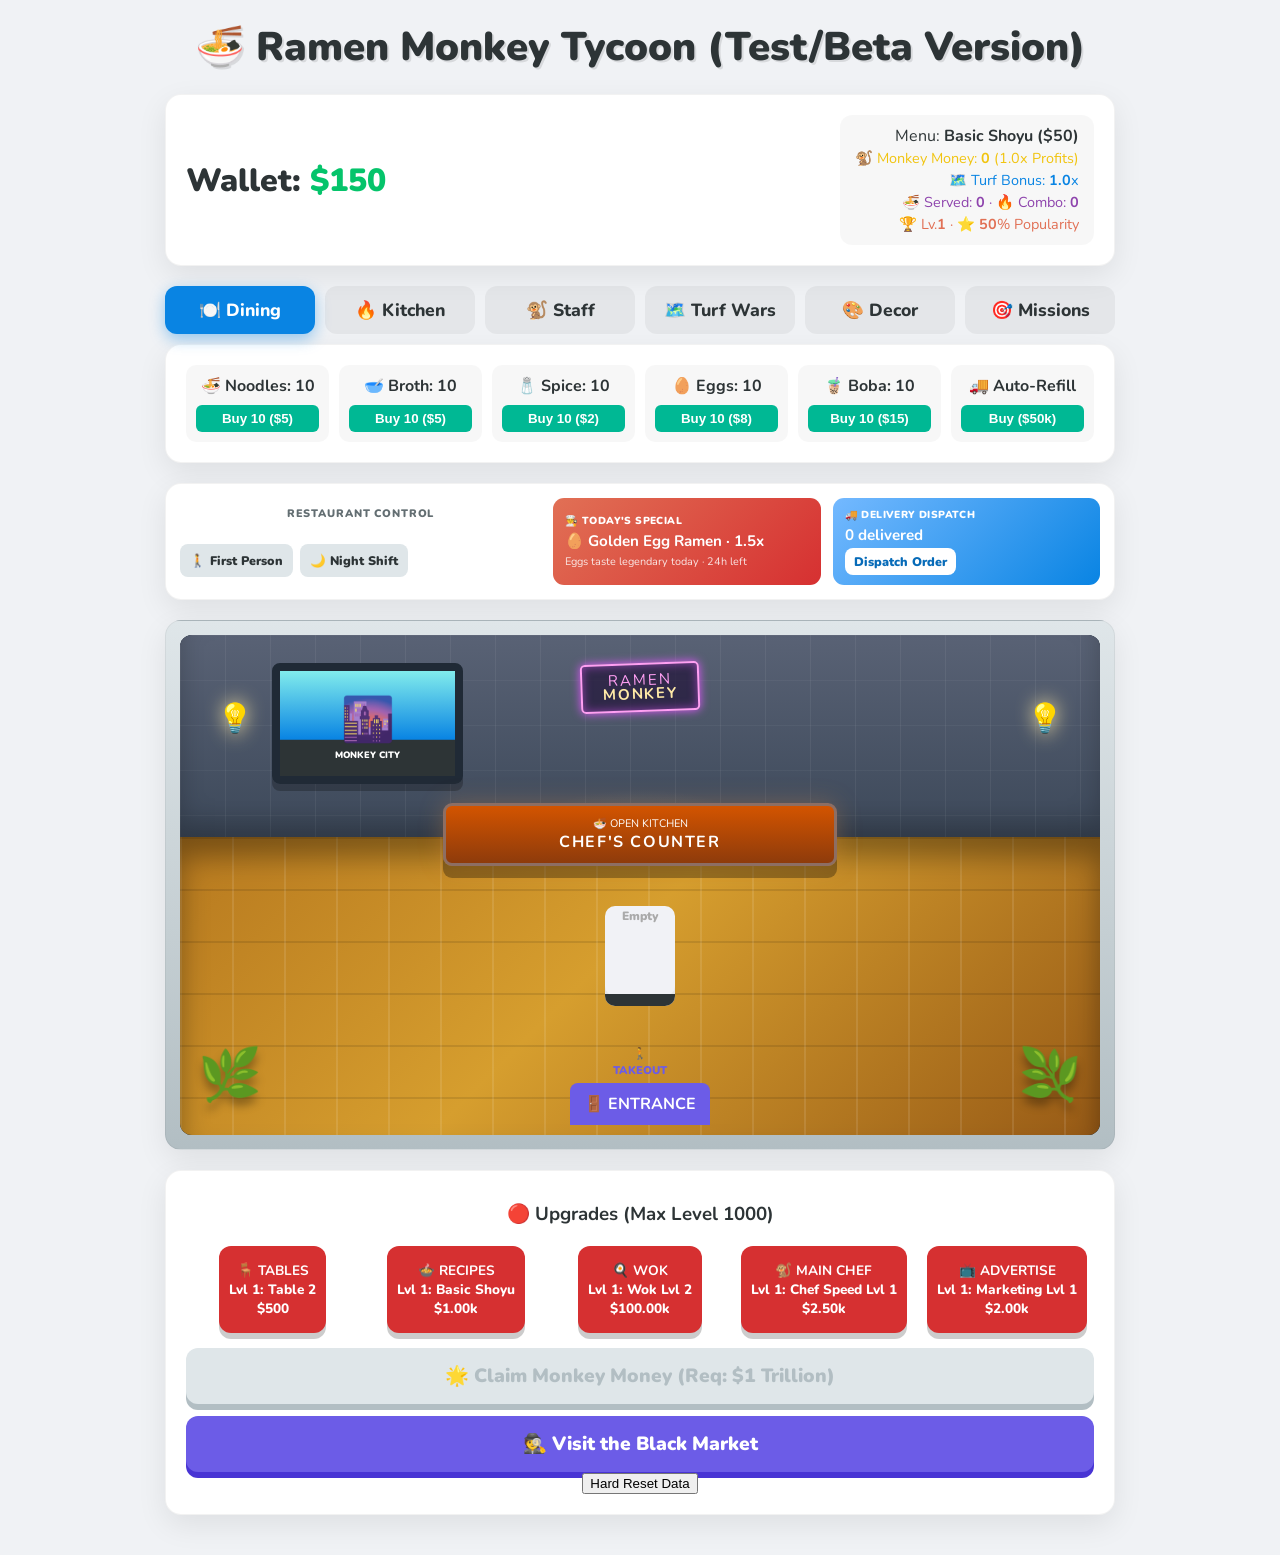
==== commit db2a7619: "Update game title to include 'Test/Beta Version'" ====
--- a/index.html
+++ b/index.html
@@ -12,7 +12,7 @@
     <div id="event-toast" class="event-toast hidden">🚨 RUSH HOUR! 🚨</div>
 
     <div class="game-container" id="main-container">
-        <h1>🍜 Ramen Monkey Tycoon</h1>
+        <h1>🍜 Ramen Monkey Tycoon (Test/Beta Version)</h1>
         
         <div class="top-bar glass-panel">
             <div class="wallet-display">Wallet: <span id="money" style="color:#05c46b;">$0</span></div>
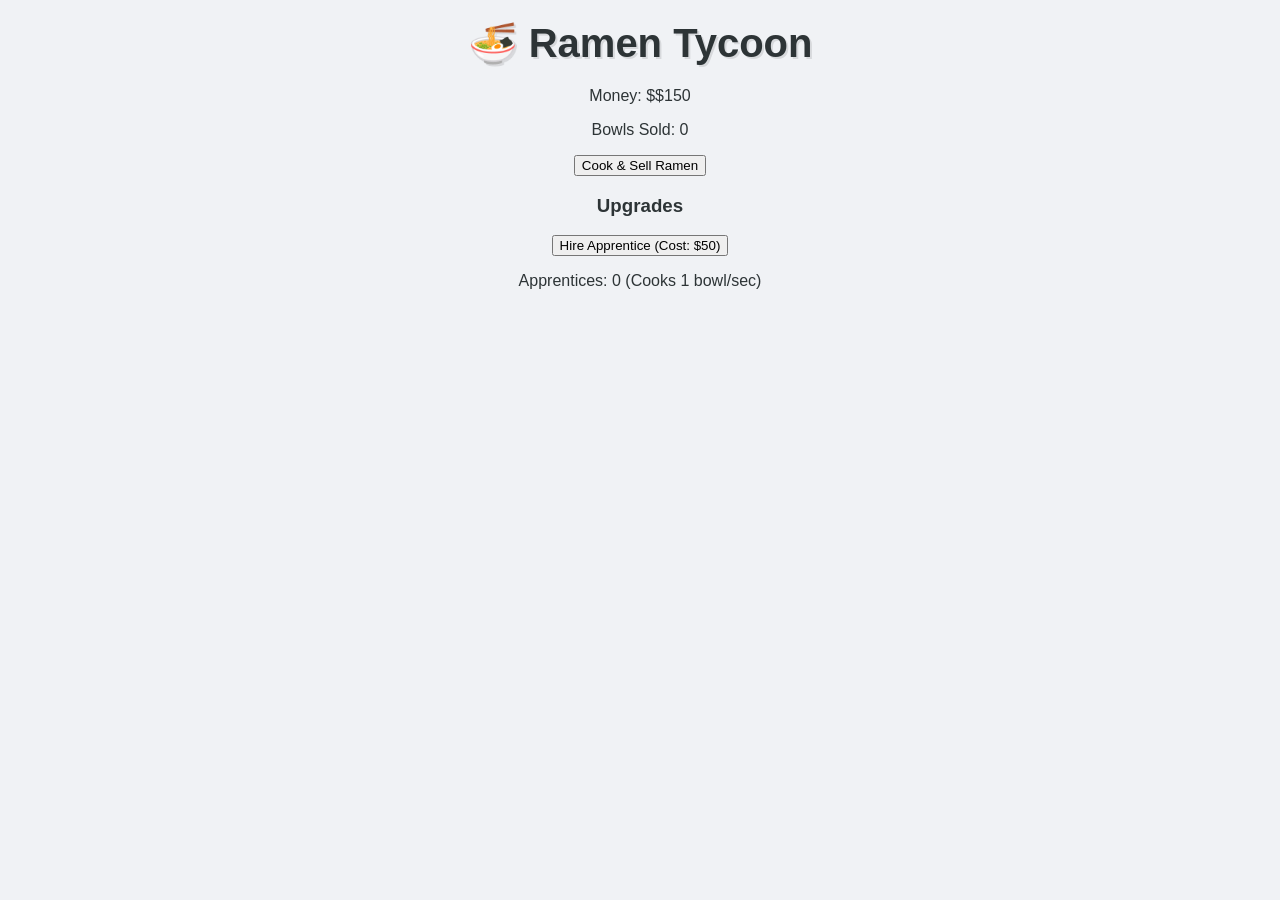
==== commit 6c939903: "Update title and remove unused elements in index.html" ====
--- a/index.html
+++ b/index.html
@@ -1,195 +1,25 @@
 <!DOCTYPE html>
 <html lang="en">
 <head>
-    <meta charset="UTF-8">
-    <meta name="viewport" content="width=device-width, initial-scale=1.0">
-    <title>Ramen Monkey Tycoon</title>
-    <link rel="icon" href="data:image/svg+xml,<svg xmlns=%22http://www.w3.org/2000/svg%22 viewBox=%220 0 100 100%22><text y=%22.9em%22 font-size=%2290%22>🍜</text></svg>">
-    <link href="https://fonts.googleapis.com/css2?family=Nunito:wght@400;700;900&display=swap" rel="stylesheet">
+    <title>Ramen Tycoon</title>
     <link rel="stylesheet" href="style.css">
 </head>
 <body>
-    <div id="event-toast" class="event-toast hidden">🚨 RUSH HOUR! 🚨</div>
-
-    <div class="game-container" id="main-container">
-        <h1>🍜 Ramen Monkey Tycoon (Test/Beta Version)</h1>
-        
-        <div class="top-bar glass-panel">
-            <div class="wallet-display">Wallet: <span id="money" style="color:#05c46b;">$0</span></div>
-            <div class="stats-box">
-                Menu: <b id="stat-menu">Basic Shoyu ($50)</b><br>
-                <span style="color:#f1c40f; font-size:0.9rem;">🐒 Monkey Money: <b id="stat-stars">0</b> (<span id="star-mult">1</span>x Profits)</span><br>
-                <span style="color:#0984e3; font-size:0.9rem;">🗺️ Turf Bonus: <b id="stat-turf">1</b>x</span><br>
-                <span style="color:#8e44ad; font-size:0.9rem;">🍜 Served: <b id="stat-served">0</b> · 🔥 Combo: <b id="stat-combo">0</b></span><br>
-                <span style="color:#e17055; font-size:0.9rem;">🏆 Lv.<b id="stat-level">1</b> · ⭐ <b id="stat-popularity">50</b>% Popularity</span>
-            </div>
+    <div class="game-container">
+        <h1>🍜 Ramen Tycoon</h1>
+        <div class="stats">
+            <p>Money: $<span id="money">0</span></p>
+            <p>Bowls Sold: <span id="bowls">0</span></p>
         </div>
 
-        <div class="tab-nav">
-            <button class="tab-btn active" id="btn-dining" onclick="switchTab('dining')">🍽️ Dining</button>
-            <button class="tab-btn" id="btn-kitchen" onclick="switchTab('kitchen')">🔥 Kitchen</button>
-            <button class="tab-btn" id="btn-staff" onclick="switchTab('staff')">🐒 Staff</button>
-            <button class="tab-btn" id="btn-map" onclick="switchTab('map')">🗺️ Turf Wars</button>
-            <button class="tab-btn" id="btn-decor" onclick="switchTab('decor')">🎨 Decor</button>
-            <button class="tab-btn" id="btn-missions" onclick="switchTab('missions')">🎯 Missions</button>
-        </div>
+        <button id="cook-btn">Cook & Sell Ramen</button>
 
-        <div class="pantry-panel glass-panel">
-            <div class="pantry-grid">
-                <div class="ing-item"><span>🍜 Noodles: <b id="inv-noodle">0</b></span><button onclick="buyIngredient('noodle', 10, 5)">Buy 10 ($5)</button></div>
-                <div class="ing-item"><span>🥣 Broth: <b id="inv-broth">0</b></span><button onclick="buyIngredient('broth', 10, 5)">Buy 10 ($5)</button></div>
-                <div class="ing-item"><span>🧂 Spice: <b id="inv-spice">0</b></span><button onclick="buyIngredient('spice', 10, 2)">Buy 10 ($2)</button></div>
-                <div class="ing-item"><span>🥚 Eggs: <b id="inv-egg">0</b></span><button onclick="buyIngredient('egg', 10, 8)">Buy 10 ($8)</button></div>
-                <div class="ing-item"><span>🧋 Boba: <b id="inv-boba">0</b></span><button onclick="buyIngredient('boba', 10, 15)">Buy 10 ($15)</button></div>
-                <div class="ing-item"><span>🚚 Auto-Refill</span><button id="btn-auto-refill" onclick="buyAutoRefill()">Buy ($50k)</button></div>
-            </div>
-            <div id="out-of-stock-msg" class="hidden" style="color: #ff4d4d; font-weight: bold; margin-top: 5px;">⚠️ OUT OF STOCK! ⚠️</div>
-        </div>
-
-        <div class="restaurant-command-bar glass-panel">
-            <div class="command-group">
-                <span class="command-label">RESTAURANT CONTROL</span>
-                <button class="scene-control" id="btn-fps" onclick="toggleFirstPerson()">🚶 First Person</button>
-                <button class="scene-control" id="btn-night" onclick="toggleNightMode()">🌙 Night Shift</button>
-            </div>
-            <div class="special-card">
-                <span>👨‍🍳 TODAY'S SPECIAL</span>
-                <strong id="daily-special">Loading special...</strong>
-                <small id="special-countdown">Rotates soon</small>
-            </div>
-            <div class="delivery-card">
-                <span>🚚 DELIVERY DISPATCH</span>
-                <strong id="delivery-status">Ready for orders</strong>
-                <button class="delivery-btn" id="btn-delivery" onclick="startDelivery()">Dispatch Order</button>
-            </div>
-        </div>
-
-        <div class="restaurant-floor glass-panel" id="rest-floor">
-            <div id="view-dining" class="view-panel active-view">
-                <div class="restaurant-scene" id="restaurant-scene">
-                    <div class="scene-back-wall">
-                        <div class="scene-window"><span>🌆</span><small>MONKEY CITY</small></div>
-                        <div class="neon-sign">RAMEN<br><b>MONKEY</b></div>
-                        <div class="wall-lamp lamp-left">💡</div>
-                        <div class="wall-lamp lamp-right">💡</div>
-                    </div>
-                    <div class="scene-counter"><span>🍜 OPEN KITCHEN</span><b>CHEF'S COUNTER</b></div>
-                    <div class="scene-plant plant-left">🌿</div>
-                    <div class="scene-plant plant-right">🌿</div>
-                    <div class="scene-floor">
-                        <div class="outside-queue"><div id="wait-list" class="queue-line"></div><div id="takeout-line" class="queue-line takeout-line"></div><div class="door-frame">🚪 ENTRANCE</div></div>
-                        <div id="dining-area"></div>
-                    </div>
-                    <div class="scene-light-pool"></div>
-                </div>
-            </div>
-
-            <div id="view-kitchen" class="view-panel hidden-view kitchen-bg">
-                <div class="kitchen-title">👨‍🍳 COOKING STATIONS</div>
-                <div id="stoves-container"></div>
-            </div>
-
-            <div id="view-staff" class="view-panel hidden-view">
-                <h2>🐒 Hire Specialist Monkeys</h2>
-                <div class="pad-container" id="staff-container"></div>
-            </div>
-
-            <div id="view-map" class="view-panel hidden-view">
-                <h2>🗺️ Rival Empires</h2>
-                <p>Spend capital on marketing to steal their territory and gain permanent multipliers!</p>
-                <div id="turf-container" style="display: flex; flex-direction: column; gap: 10px;"></div>
-            </div>
-
-            <div id="view-decor" class="view-panel hidden-view">
-                <h2>🎨 Restaurant Themes</h2>
-                <div class="pad-container" id="decor-container"></div>
-            </div>
-
-            <div id="view-missions" class="view-panel hidden-view missions-view">
-                <div class="missions-header">
-                    <div>
-                        <h2>🎯 Monkey Business HQ</h2>
-                        <p>Complete contracts, build your streak, and unlock permanent bragging rights.</p>
-                    </div>
-                    <div class="mission-streak">
-                        <span>DAILY STREAK</span>
-                        <strong id="mission-streak">0</strong>
-                        <small>contracts completed</small>
-                    </div>
-                </div>
-                <div class="mission-stats">
-                    <div><span>🍜 Bowls Served</span><b id="mission-served">0</b></div>
-                    <div><span>💰 Lifetime Revenue</span><b id="mission-revenue">$0</b></div>
-                    <div><span>👑 Best Combo</span><b id="mission-best-combo">0</b></div>
-                </div>
-                <h3 class="section-label">Active Contracts</h3>
-                <div id="mission-container" class="mission-grid"></div>
-                <h3 class="section-label">Restaurant Hall of Fame</h3>
-                <div id="achievements-container" class="achievement-grid"></div>
-                <h3 class="section-label">🗣️ Guest Reviews</h3>
-                <div id="review-feed" class="review-feed"></div>
-            </div>
-        </div>
-
-        <div class="tycoon-section glass-panel">
-            <h3 style="margin-top: 10px;">🔴 Upgrades (Max Level 1000)</h3>
-            <div class="pad-container">
-                <div id="pad-table" class="pad-slot"></div>
-                <div id="pad-recipe" class="pad-slot"></div>
-                <div id="pad-wok" class="pad-slot"></div>
-                <div id="pad-auto" class="pad-slot"></div>
-                <div id="pad-ads" class="pad-slot"></div>
-            </div>
-            <button class="modern-btn prestige-btn" id="btn-prestige" onclick="prestigeGame()">🌟 Claim Monkey Money (Req: $1 Trillion)</button>
-            <button class="modern-btn black-market-btn" onclick="openBlackMarket()">🕵️ Visit the Black Market</button>
-            <button class="reset-btn" onclick="resetGame()">Hard Reset Data</button>
+        <div class="upgrades">
+            <h3>Upgrades</h3>
+            <button id="buy-chef" class="upgrade-btn">Hire Apprentice (Cost: $50)</button>
+            <p>Apprentices: <span id="chef-count">0</span> (Cooks 1 bowl/sec)</p>
         </div>
     </div>
-
-    <div id="offline-modal" class="hidden">
-        <div class="modal-box">
-            <h1>💤 Welcome Back Boss!</h1>
-            <p>Your monkeys kept the stoves burning while you were away.</p>
-            <h2 style="color: #05c46b; font-size: 2.5rem; margin: 10px 0;">+ $<span id="offline-earned">0</span></h2>
-            <p>Time away: <span id="offline-time">0</span></p>
-            <button class="modern-btn" onclick="closeOfflineModal()">Collect & Resume</button>
-        </div>
-    </div>
-
-    <div id="fps-overlay" class="hidden" aria-label="First person restaurant mode">
-        <canvas id="fps-canvas"></canvas>
-        <div class="fps-topbar">
-            <div><strong>🍜 RAMEN MONKEY</strong><span>FIRST-PERSON SERVICE SHIFT</span></div>
-            <div class="fps-actions">
-                <button class="fps-menu-button" onclick="renderFpsUpgradePanel()">⚙ Upgrades <span>U</span></button>
-                <button class="fps-exit" onclick="closeFirstPerson()">✕ Exit Restaurant</button>
-            </div>
-        </div>
-        <div class="fps-crosshair">+</div>
-        <div class="fps-hud">
-            <div class="fps-objective">Walk to a table and press <b>E</b></div>
-            <div class="fps-status" id="fps-status">Loading restaurant...</div>
-            <div class="fps-economy" id="fps-economy">Cash $150 · Orders 0/1 · Carrying 0/1</div>
-            <div class="fps-vitals"><span>STAMINA</span><i><b id="fps-stamina-bar"></b></i><span id="fps-stance">STANDING</span></div>
-            <div class="fps-controls">WASD MOVE · MOUSE LOOK · E USE · SHIFT SPRINT · C CROUCH · F FLASHLIGHT · M MAP · U UPGRADES · ESC RELEASE MOUSE</div>
-        </div>
-        <canvas id="fps-minimap" width="190" height="124" aria-label="Restaurant minimap"></canvas>
-        <div id="fps-flashlight-beam" class="fps-flashlight-beam hidden"></div>
-        <div class="fps-vignette" aria-hidden="true"></div>
-        <div id="fps-upgrade-panel" class="fps-upgrade-panel hidden">
-            <div class="fps-panel-card">
-                <button class="fps-panel-close" onclick="closeFpsUpgradePanel()">✕</button>
-                <span class="fps-panel-kicker">UPGRADE TERMINAL</span>
-                <h2>Restaurant operations</h2>
-                <p>Buy improvements without leaving the service floor.</p>
-                <div id="fps-upgrade-options"></div>
-            </div>
-        </div>
-    </div>
-
-    <script src="script.js?v=9"></script>
-    <div id="achieve-toast" class="hidden-toast">
-    🏆 <b id="achieve-name">Achievement Unlocked!</b>
-    </div>
+    <script src="script.js"></script>
 </body>
 </html>
